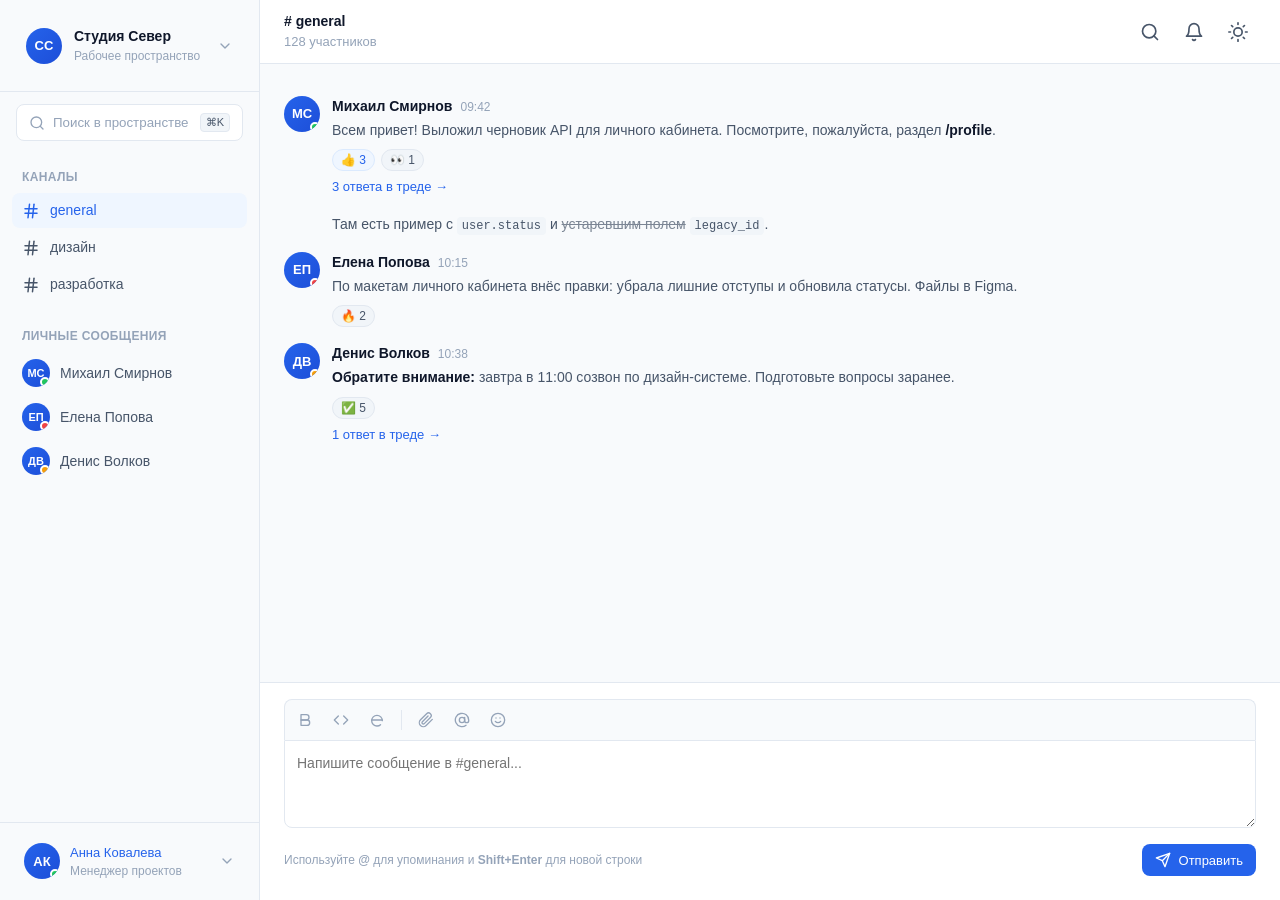
==== channel.html @ c83ef5a9 "Add files via upload" ====
<!DOCTYPE html>
<html lang="ru" data-theme="light">
<head>
  <meta charset="UTF-8">
  <meta name="viewport" content="width=device-width, initial-scale=1.0">
  <title>#general — Контур</title>
  <link rel="stylesheet" href="styles.css">
</head>
<body>
  <div class="page">
    <div class="app-layout">
      <aside class="sidebar" id="sidebar">
        <div class="sidebar-header">
          <div class="workspace-selector">
            <div class="avatar avatar-36" data-initials="СС"></div>
            <div class="workspace-info">
              <div class="workspace-name">Студия Север</div>
              <div class="workspace-type">Рабочее пространство</div>
            </div>
            <svg width="16" height="16" viewBox="0 0 24 24" fill="none" stroke="currentColor" stroke-width="2" stroke-linecap="round" stroke-linejoin="round" style="color:var(--text-muted)"><polyline points="6 9 12 15 18 9"/></svg>
          </div>
        </div>

        <div class="sidebar-search">
          <button class="search-button" onclick="window.location.href='search.html'">
            <span class="search-button-left">
              <svg width="16" height="16" viewBox="0 0 24 24" fill="none" stroke="currentColor" stroke-width="2" stroke-linecap="round" stroke-linejoin="round"><circle cx="11" cy="11" r="8"/><path d="M21 21l-4.35-4.35"/></svg>
              Поиск в пространстве
            </span>
            <span class="search-kbd">⌘K</span>
          </button>
        </div>

        <nav class="sidebar-section">
          <div class="sidebar-section-title">
            <span>Каналы</span>
            <button class="icon-btn btn-sm" data-tooltip="Создать канал" style="width:20px;height:20px;color:var(--text-muted)"><svg width="14" height="14" viewBox="0 0 24 24" fill="none" stroke="currentColor" stroke-width="2" stroke-linecap="round" stroke-linejoin="round"><line x1="12" y1="5" x2="12" y2="19"/><line x1="5" y1="12" x2="19" y2="12"/></svg></button>
          </div>
          <a href="channel.html" class="sidebar-item active">
            <span class="sidebar-item-icon"><svg width="18" height="18" viewBox="0 0 24 24" fill="none" stroke="currentColor" stroke-width="2" stroke-linecap="round" stroke-linejoin="round"><line x1="4" y1="9" x2="20" y2="9"/><line x1="4" y1="15" x2="20" y2="15"/><line x1="10" y1="3" x2="8" y2="21"/><line x1="16" y1="3" x2="14" y2="21"/></svg></span>
            <span class="sidebar-item-text">general</span>
          </a>
          <a href="channel.html" class="sidebar-item">
            <span class="sidebar-item-icon"><svg width="18" height="18" viewBox="0 0 24 24" fill="none" stroke="currentColor" stroke-width="2" stroke-linecap="round" stroke-linejoin="round"><line x1="4" y1="9" x2="20" y2="9"/><line x1="4" y1="15" x2="20" y2="15"/><line x1="10" y1="3" x2="8" y2="21"/><line x1="16" y1="3" x2="14" y2="21"/></svg></span>
            <span class="sidebar-item-text">дизайн</span>
          </a>
          <a href="channel.html" class="sidebar-item">
            <span class="sidebar-item-icon"><svg width="18" height="18" viewBox="0 0 24 24" fill="none" stroke="currentColor" stroke-width="2" stroke-linecap="round" stroke-linejoin="round"><line x1="4" y1="9" x2="20" y2="9"/><line x1="4" y1="15" x2="20" y2="15"/><line x1="10" y1="3" x2="8" y2="21"/><line x1="16" y1="3" x2="14" y2="21"/></svg></span>
            <span class="sidebar-item-text">разработка</span>
          </a>
        </nav>

        <nav class="sidebar-section">
          <div class="sidebar-section-title">
            <span>Личные сообщения</span>
            <button class="icon-btn btn-sm" data-tooltip="Новое сообщение" style="width:20px;height:20px;color:var(--text-muted)"><svg width="14" height="14" viewBox="0 0 24 24" fill="none" stroke="currentColor" stroke-width="2" stroke-linecap="round" stroke-linejoin="round"><line x1="12" y1="5" x2="12" y2="19"/><line x1="5" y1="12" x2="19" y2="12"/></svg></button>
          </div>
          <a href="dm.html" class="sidebar-item">
            <span class="sidebar-item-icon">
              <div class="avatar avatar-28" data-initials="МС"><span class="status status-online"></span></div>
            </span>
            <span class="sidebar-item-text">Михаил Смирнов</span>
          </a>
          <a href="dm.html" class="sidebar-item">
            <span class="sidebar-item-icon">
              <div class="avatar avatar-28" data-initials="ЕП"><span class="status status-dnd"></span></div>
            </span>
            <span class="sidebar-item-text">Елена Попова</span>
          </a>
          <a href="dm.html" class="sidebar-item">
            <span class="sidebar-item-icon">
              <div class="avatar avatar-28" data-initials="ДВ"><span class="status status-away"></span></div>
            </span>
            <span class="sidebar-item-text">Денис Волков</span>
          </a>
        </nav>

        <div class="sidebar-footer">
          <a href="profile-edit.html" class="user-mini">
            <div class="avatar avatar-36" data-initials="АК"><span class="status status-online"></span></div>
            <div class="user-mini-info">
              <div class="user-mini-name">Анна Ковалева</div>
              <div class="user-mini-status">Менеджер проектов</div>
            </div>
            <svg width="16" height="16" viewBox="0 0 24 24" fill="none" stroke="currentColor" stroke-width="2" stroke-linecap="round" stroke-linejoin="round" style="color:var(--text-muted)"><polyline points="6 9 12 15 18 9"/></svg>
          </a>
        </div>
      </aside>

      <main class="main">
        <div class="top-header">
          <div class="flex items-center gap-3">
            <button class="icon-btn mobile-menu-btn" id="mobileMenuBtn" aria-label="Открыть меню">
              <svg width="20" height="20" viewBox="0 0 24 24" fill="none" stroke="currentColor" stroke-width="2" stroke-linecap="round" stroke-linejoin="round"><line x1="3" y1="12" x2="21" y2="12"/><line x1="3" y1="6" x2="21" y2="6"/><line x1="3" y1="18" x2="21" y2="18"/></svg>
            </button>
            <div>
              <div class="font-semibold"># general</div>
              <div class="text-sm text-muted">128 участников</div>
            </div>
          </div>
          <div class="header-actions">
            <a href="search.html" class="icon-btn" data-tooltip="Поиск"><svg width="20" height="20" viewBox="0 0 24 24" fill="none" stroke="currentColor" stroke-width="2" stroke-linecap="round" stroke-linejoin="round"><circle cx="11" cy="11" r="8"/><path d="M21 21l-4.35-4.35"/></svg></a>
            <a href="notifications.html" class="icon-btn" data-tooltip="Уведомления"><svg width="20" height="20" viewBox="0 0 24 24" fill="none" stroke="currentColor" stroke-width="2" stroke-linecap="round" stroke-linejoin="round"><path d="M18 8A6 6 0 0 0 6 8c0 7-3 9-3 9h18s-3-2-3-9"/><path d="M13.73 21a2 2 0 0 1-3.46 0"/></svg></a>
            <button class="icon-btn" id="themeToggle" data-tooltip="Тема"><svg width="20" height="20" viewBox="0 0 24 24" fill="none" stroke="currentColor" stroke-width="2" stroke-linecap="round" stroke-linejoin="round" class="theme-icon-sun"><circle cx="12" cy="12" r="5"/><path d="M12 1v2M12 21v2M4.22 4.22l1.42 1.42M18.36 18.36l1.42 1.42M1 12h2M21 12h2M4.22 19.78l1.42-1.42M18.36 5.64l1.42-1.42"/></svg><svg width="20" height="20" viewBox="0 0 24 24" fill="none" stroke="currentColor" stroke-width="2" stroke-linecap="round" stroke-linejoin="round" class="theme-icon-moon" style="display:none"><path d="M21 12.79A9 9 0 1 1 11.21 3 7 7 0 0 0 21 12.79z"/></svg></button>
          </div>
        </div>

        <div class="message-feed" id="messageFeed">
          <div class="message-group">
            <div class="message-avatar-col">
              <div class="avatar avatar-36" data-initials="МС"><span class="status status-online"></span></div>
            </div>
            <div class="message-content">
              <div class="message-header">
                <span class="message-author">Михаил Смирнов</span>
                <span class="message-time">09:42</span>
              </div>
              <div class="message-text">Всем привет! Выложил черновик API для личного кабинета. Посмотрите, пожалуйста, раздел <strong>/profile</strong>.</div>
              <div class="message-reactions">
                <button class="reaction active">👍 3</button>
                <button class="reaction">👀 1</button>
              </div>
              <div class="thread-info">3 ответа в треде →</div>
            </div>
            <div class="message-actions">
              <button class="icon-btn" data-tooltip="Ответить"><svg width="16" height="16" viewBox="0 0 24 24" fill="none" stroke="currentColor" stroke-width="2" stroke-linecap="round" stroke-linejoin="round"><polyline points="9 17 4 12 9 7"/><path d="M20 18v-2a4 4 0 0 0-4-4H4"/></svg></button>
              <button class="icon-btn" data-tooltip="Добавить реакцию"><svg width="16" height="16" viewBox="0 0 24 24" fill="none" stroke="currentColor" stroke-width="2" stroke-linecap="round" stroke-linejoin="round"><circle cx="12" cy="12" r="10"/><path d="M8 14s1.5 2 4 2 4-2 4-2"/><line x1="9" y1="9" x2="9.01" y2="9"/><line x1="15" y1="9" x2="15.01" y2="9"/></svg></button>
              <button class="icon-btn" data-tooltip="Ещё"><svg width="16" height="16" viewBox="0 0 24 24" fill="none" stroke="currentColor" stroke-width="2" stroke-linecap="round" stroke-linejoin="round"><circle cx="12" cy="12" r="1"/><circle cx="19" cy="12" r="1"/><circle cx="5" cy="12" r="1"/></svg></button>
            </div>
          </div>

          <div class="message-group" style="padding-left:48px">
            <div class="message-content">
              <div class="message-text">Там есть пример с <code>user.status</code> и <del>устаревшим полем</del> <code>legacy_id</code>.</div>
            </div>
            <div class="message-actions">
              <button class="icon-btn" data-tooltip="Ответить"><svg width="16" height="16" viewBox="0 0 24 24" fill="none" stroke="currentColor" stroke-width="2" stroke-linecap="round" stroke-linejoin="round"><polyline points="9 17 4 12 9 7"/><path d="M20 18v-2a4 4 0 0 0-4-4H4"/></svg></button>
              <button class="icon-btn" data-tooltip="Добавить реакцию"><svg width="16" height="16" viewBox="0 0 24 24" fill="none" stroke="currentColor" stroke-width="2" stroke-linecap="round" stroke-linejoin="round"><circle cx="12" cy="12" r="10"/><path d="M8 14s1.5 2 4 2 4-2 4-2"/><line x1="9" y1="9" x2="9.01" y2="9"/><line x1="15" y1="9" x2="15.01" y2="9"/></svg></button>
              <button class="icon-btn" data-tooltip="Ещё"><svg width="16" height="16" viewBox="0 0 24 24" fill="none" stroke="currentColor" stroke-width="2" stroke-linecap="round" stroke-linejoin="round"><circle cx="12" cy="12" r="1"/><circle cx="19" cy="12" r="1"/><circle cx="5" cy="12" r="1"/></svg></button>
            </div>
          </div>

          <div class="message-group">
            <div class="message-avatar-col">
              <div class="avatar avatar-36" data-initials="ЕП"><span class="status status-dnd"></span></div>
            </div>
            <div class="message-content">
              <div class="message-header">
                <span class="message-author">Елена Попова</span>
                <span class="message-time">10:15</span>
              </div>
              <div class="message-text">По макетам личного кабинета внёс правки: убрала лишние отступы и обновила статусы. Файлы в Figma.</div>
              <div class="message-reactions">
                <button class="reaction">🔥 2</button>
              </div>
            </div>
            <div class="message-actions">
              <button class="icon-btn" data-tooltip="Ответить"><svg width="16" height="16" viewBox="0 0 24 24" fill="none" stroke="currentColor" stroke-width="2" stroke-linecap="round" stroke-linejoin="round"><polyline points="9 17 4 12 9 7"/><path d="M20 18v-2a4 4 0 0 0-4-4H4"/></svg></button>
              <button class="icon-btn" data-tooltip="Добавить реакцию"><svg width="16" height="16" viewBox="0 0 24 24" fill="none" stroke="currentColor" stroke-width="2" stroke-linecap="round" stroke-linejoin="round"><circle cx="12" cy="12" r="10"/><path d="M8 14s1.5 2 4 2 4-2 4-2"/><line x1="9" y1="9" x2="9.01" y2="9"/><line x1="15" y1="9" x2="15.01" y2="9"/></svg></button>
              <button class="icon-btn" data-tooltip="Ещё"><svg width="16" height="16" viewBox="0 0 24 24" fill="none" stroke="currentColor" stroke-width="2" stroke-linecap="round" stroke-linejoin="round"><circle cx="12" cy="12" r="1"/><circle cx="19" cy="12" r="1"/><circle cx="5" cy="12" r="1"/></svg></button>
            </div>
          </div>

          <div class="message-group">
            <div class="message-avatar-col">
              <div class="avatar avatar-36" data-initials="ДВ"><span class="status status-away"></span></div>
            </div>
            <div class="message-content">
              <div class="message-header">
                <span class="message-author">Денис Волков</span>
                <span class="message-time">10:38</span>
              </div>
              <div class="message-text"><strong>Обратите внимание:</strong> завтра в 11:00 созвон по дизайн-системе. Подготовьте вопросы заранее.</div>
              <div class="message-reactions">
                <button class="reaction">✅ 5</button>
              </div>
              <div class="thread-info">1 ответ в треде →</div>
            </div>
            <div class="message-actions">
              <button class="icon-btn" data-tooltip="Ответить"><svg width="16" height="16" viewBox="0 0 24 24" fill="none" stroke="currentColor" stroke-width="2" stroke-linecap="round" stroke-linejoin="round"><polyline points="9 17 4 12 9 7"/><path d="M20 18v-2a4 4 0 0 0-4-4H4"/></svg></button>
              <button class="icon-btn" data-tooltip="Добавить реакцию"><svg width="16" height="16" viewBox="0 0 24 24" fill="none" stroke="currentColor" stroke-width="2" stroke-linecap="round" stroke-linejoin="round"><circle cx="12" cy="12" r="10"/><path d="M8 14s1.5 2 4 2 4-2 4-2"/><line x1="9" y1="9" x2="9.01" y2="9"/><line x1="15" y1="9" x2="15.01" y2="9"/></svg></button>
              <button class="icon-btn" data-tooltip="Ещё"><svg width="16" height="16" viewBox="0 0 24 24" fill="none" stroke="currentColor" stroke-width="2" stroke-linecap="round" stroke-linejoin="round"><circle cx="12" cy="12" r="1"/><circle cx="19" cy="12" r="1"/><circle cx="5" cy="12" r="1"/></svg></button>
            </div>
          </div>
        </div>

        <div class="composer">
          <div class="composer-toolbar">
            <button class="icon-btn" data-tooltip="Жирный"><svg width="16" height="16" viewBox="0 0 24 24" fill="none" stroke="currentColor" stroke-width="2" stroke-linecap="round" stroke-linejoin="round"><path d="M6 4h8a4 4 0 0 1 4 4 4 4 0 0 1-4 4H6z"/><path d="M6 12h9a4 4 0 0 1 4 4 4 4 0 0 1-4 4H6z"/></svg></button>
            <button class="icon-btn" data-tooltip="Код"><svg width="16" height="16" viewBox="0 0 24 24" fill="none" stroke="currentColor" stroke-width="2" stroke-linecap="round" stroke-linejoin="round"><polyline points="16 18 22 12 16 6"/><polyline points="8 6 2 12 8 18"/></svg></button>
            <button class="icon-btn" data-tooltip="Зачеркнуть"><svg width="16" height="16" viewBox="0 0 24 24" fill="none" stroke="currentColor" stroke-width="2" stroke-linecap="round" stroke-linejoin="round"><path d="M17.3 19c-1.4 1.4-3.3 2-5.3 2-4.4 0-8-3.6-8-8s3.6-8 8-8 8 3.6 8 8"/><line x1="4" y1="12" x2="20" y2="12"/></svg></button>
            <div style="width:1px;height:20px;background:var(--border-color);margin:0 4px"></div>
            <button class="icon-btn" data-tooltip="Вложение"><svg width="16" height="16" viewBox="0 0 24 24" fill="none" stroke="currentColor" stroke-width="2" stroke-linecap="round" stroke-linejoin="round"><path d="M21.44 11.05l-9.19 9.19a6 6 0 0 1-8.49-8.49l9.19-9.19a4 4 0 0 1 5.66 5.66l-9.2 9.19a2 2 0 0 1-2.83-2.83l8.49-8.48"/></svg></button>
            <button class="icon-btn" data-tooltip="Упомянуть"><svg width="16" height="16" viewBox="0 0 24 24" fill="none" stroke="currentColor" stroke-width="2" stroke-linecap="round" stroke-linejoin="round"><circle cx="12" cy="12" r="4"/><path d="M16 8v5a3 3 0 0 0 6 0v-1a10 10 0 1 0-3.92 7.94"/></svg></button>
            <button class="icon-btn" data-tooltip="Эмодзи"><svg width="16" height="16" viewBox="0 0 24 24" fill="none" stroke="currentColor" stroke-width="2" stroke-linecap="round" stroke-linejoin="round"><circle cx="12" cy="12" r="10"/><path d="M8 14s1.5 2 4 2 4-2 4-2"/><line x1="9" y1="9" x2="9.01" y2="9"/><line x1="15" y1="9" x2="15.01" y2="9"/></svg></button>
          </div>
          <div class="composer-input-area">
            <textarea class="composer-textarea" id="composerTextarea" placeholder="Напишите сообщение в #general..."></textarea>
            <div class="mention-autocomplete" id="mentionAutocomplete" style="display:none">
              <div class="mention-item active"><div class="avatar avatar-28" data-initials="АК"></div><div><div class="font-medium">Анна Ковалева</div><div class="text-sm text-muted">Вы</div></div></div>
              <div class="mention-item"><div class="avatar avatar-28" data-initials="МС"></div><div><div class="font-medium">Михаил Смирнов</div><div class="text-sm text-muted">Разработчик</div></div></div>
              <div class="mention-item"><div class="avatar avatar-28" data-initials="ЕП"></div><div><div class="font-medium">Елена Попова</div><div class="text-sm text-muted">Дизайнер</div></div></div>
              <div class="mention-item"><div class="avatar avatar-28" data-initials="ДВ"></div><div><div class="font-medium">Денис Волков</div><div class="text-sm text-muted">Аналитик</div></div></div>
            </div>
          </div>
          <div class="composer-footer">
            <span class="composer-hint">Используйте <strong>@</strong> для упоминания и <strong>Shift+Enter</strong> для новой строки</span>
            <button class="btn btn-primary btn-sm" id="sendBtn">
              <svg width="16" height="16" viewBox="0 0 24 24" fill="none" stroke="currentColor" stroke-width="2" stroke-linecap="round" stroke-linejoin="round"><line x1="22" y1="2" x2="11" y2="13"/><polygon points="22 2 15 22 11 13 2 9 22 2"/></svg>
              Отправить
            </button>
          </div>
        </div>
      </main>
    </div>
  </div>

  <div class="sidebar-overlay" id="sidebarOverlay"></div>

  <script>
    const themeToggle = document.getElementById('themeToggle');
    const html = document.documentElement;
    const sunIcon = themeToggle.querySelector('.theme-icon-sun');
    const moonIcon = themeToggle.querySelector('.theme-icon-moon');

    function updateThemeIcon() {
      const isDark = html.getAttribute('data-theme') === 'dark';
      sunIcon.style.display = isDark ? 'none' : 'block';
      moonIcon.style.display = isDark ? 'block' : 'none';
    }

    themeToggle.addEventListener('click', () => {
      const current = html.getAttribute('data-theme');
      const next = current === 'dark' ? 'light' : 'dark';
      html.setAttribute('data-theme', next);
      localStorage.setItem('kontur-theme', next);
      updateThemeIcon();
    });

    const savedTheme = localStorage.getItem('kontur-theme');
    if (savedTheme) html.setAttribute('data-theme', savedTheme);
    updateThemeIcon();

    const mobileMenuBtn = document.getElementById('mobileMenuBtn');
    const sidebar = document.getElementById('sidebar');
    const sidebarOverlay = document.getElementById('sidebarOverlay');

    function toggleSidebar() {
      sidebar.classList.toggle('open');
      sidebarOverlay.classList.toggle('open');
    }

    mobileMenuBtn.addEventListener('click', toggleSidebar);
    sidebarOverlay.addEventListener('click', toggleSidebar);

    const textarea = document.getElementById('composerTextarea');
    const autocomplete = document.getElementById('mentionAutocomplete');

    textarea.addEventListener('input', () => {
      const value = textarea.value;
      const lastChar = value[value.length - 1];
      const words = value.split(/\s+/);
      const lastWord = words[words.length - 1];
      autocomplete.style.display = lastWord.startsWith('@') && lastWord.length > 0 ? 'block' : 'none';
    });

    textarea.addEventListener('keydown', (e) => {
      if (e.key === 'Enter' && !e.shiftKey) {
        e.preventDefault();
        document.getElementById('sendBtn').click();
      }
    });

    document.getElementById('sendBtn').addEventListener('click', () => {
      if (!textarea.value.trim()) return;
      textarea.value = '';
      autocomplete.style.display = 'none';
    });

    const mentionItems = document.querySelectorAll('.mention-item');
    mentionItems.forEach(item => {
      item.addEventListener('click', () => {
        const words = textarea.value.split(/\s+/);
        words.pop();
        words.push('@' + item.querySelector('.font-medium').textContent.split(' ')[0]);
        textarea.value = words.join(' ') + ' ';
        autocomplete.style.display = 'none';
        textarea.focus();
      });
    });
  </script>
</body>
</html>
---- styles.css ----
:root {
  --font-sans: -apple-system, BlinkMacSystemFont, "Segoe UI", Roboto, "Helvetica Neue", Arial, sans-serif;
  --font-mono: "SFMono-Regular", Consolas, "Liberation Mono", Menlo, Courier, monospace;

  --radius-sm: 6px;
  --radius-md: 8px;
  --radius-lg: 12px;
  --radius-xl: 16px;
  --radius-full: 9999px;

  --header-height: 64px;
  --sidebar-width: 260px;
  --settings-sidebar-width: 220px;

  --transition-fast: 150ms ease;
  --transition-base: 200ms ease;
}

[data-theme="light"] {
  --bg-primary: #ffffff;
  --bg-secondary: #f8fafc;
  --bg-tertiary: #f1f5f9;
  --bg-card: #ffffff;
  --bg-sidebar: #f8fafc;
  --bg-hover: #f1f5f9;
  --bg-active: #e2e8f0;
  --bg-overlay: rgba(15, 23, 42, 0.5);

  --text-primary: #0f172a;
  --text-secondary: #475569;
  --text-muted: #94a3b8;
  --text-inverse: #ffffff;

  --border-color: #e2e8f0;
  --border-strong: #cbd5e1;
  --border-light: #f1f5f9;

  --accent: #2563eb;
  --accent-hover: #1d4ed8;
  --accent-light: #dbeafe;
  --accent-soft: #eff6ff;

  --danger: #dc2626;
  --danger-hover: #b91c1c;
  --danger-bg: #fef2f2;
  --danger-soft: #fee2e2;

  --success: #16a34a;
  --success-bg: #f0fdf4;
  --warning: #d97706;
  --warning-bg: #fffbeb;

  --shadow-sm: 0 1px 2px 0 rgba(0, 0, 0, 0.05);
  --shadow-md: 0 4px 6px -1px rgba(0, 0, 0, 0.08), 0 2px 4px -2px rgba(0, 0, 0, 0.04);
  --shadow-lg: 0 10px 15px -3px rgba(0, 0, 0, 0.1), 0 4px 6px -4px rgba(0, 0, 0, 0.05);
}

[data-theme="dark"] {
  --bg-primary: #0f172a;
  --bg-secondary: #1e293b;
  --bg-tertiary: #334155;
  --bg-card: #1e293b;
  --bg-sidebar: #0f172a;
  --bg-hover: #334155;
  --bg-active: #475569;
  --bg-overlay: rgba(0, 0, 0, 0.6);

  --text-primary: #f8fafc;
  --text-secondary: #94a3b8;
  --text-muted: #64748b;
  --text-inverse: #0f172a;

  --border-color: #334155;
  --border-strong: #475569;
  --border-light: #1e293b;

  --accent: #3b82f6;
  --accent-hover: #60a5fa;
  --accent-light: #1e3a8a;
  --accent-soft: #172554;

  --danger: #f87171;
  --danger-hover: #ef4444;
  --danger-bg: #450a0a;
  --danger-soft: #7f1d1d;

  --success: #4ade80;
  --success-bg: #064e3b;
  --warning: #fbbf24;
  --warning-bg: #451a03;

  --shadow-sm: 0 1px 2px 0 rgba(0, 0, 0, 0.3);
  --shadow-md: 0 4px 6px -1px rgba(0, 0, 0, 0.4), 0 2px 4px -2px rgba(0, 0, 0, 0.2);
  --shadow-lg: 0 10px 15px -3px rgba(0, 0, 0, 0.5), 0 4px 6px -4px rgba(0, 0, 0, 0.3);
}

/* --- 2. Reset & Base --- */
*, *::before, *::after {
  box-sizing: border-box;
}

html, body {
  margin: 0;
  padding: 0;
  height: 100%;
}

body {
  font-family: var(--font-sans);
  font-size: 14px;
  line-height: 1.5;
  color: var(--text-primary);
  background-color: var(--bg-secondary);
  transition: background-color var(--transition-base), color var(--transition-base);
  -webkit-font-smoothing: antialiased;
}

a {
  color: var(--accent);
  text-decoration: none;
}

a:hover {
  text-decoration: underline;
}

button {
  font-family: inherit;
}

/* --- 3. Layout Helpers --- */
.page {
  min-height: 100vh;
  display: flex;
  flex-direction: column;
  background-color: var(--bg-secondary);
}

.app-layout {
  display: flex;
  flex: 1;
  min-height: 0;
}

.main {
  flex: 1;
  min-width: 0;
  display: flex;
  flex-direction: column;
  overflow: hidden;
}

.container {
  width: 100%;
  max-width: 1200px;
  margin: 0 auto;
  padding: 0 24px;
}

.flex {
  display: flex;
}

.flex-col {
  flex-direction: column;
}

.items-center {
  align-items: center;
}

.justify-center {
  justify-content: center;
}

.gap-2 { gap: 8px; }
.gap-3 { gap: 12px; }
.gap-4 { gap: 16px; }
.gap-6 { gap: 24px; }

.mt-1 { margin-top: 4px; }
.mt-2 { margin-top: 8px; }
.mt-3 { margin-top: 12px; }
.mt-4 { margin-top: 16px; }
.mt-6 { margin-top: 24px; }

.mb-1 { margin-bottom: 4px; }
.mb-2 { margin-bottom: 8px; }
.mb-3 { margin-bottom: 12px; }
.mb-4 { margin-bottom: 16px; }

.text-sm { font-size: 13px; }
.text-base { font-size: 14px; }
.text-lg { font-size: 16px; }
.text-xl { font-size: 20px; }
.text-2xl { font-size: 24px; }

.font-medium { font-weight: 500; }
.font-semibold { font-weight: 600; }
.font-bold { font-weight: 700; }

.text-primary { color: var(--text-primary); }
.text-secondary { color: var(--text-secondary); }
.text-muted { color: var(--text-muted); }
.text-accent { color: var(--accent); }
.text-danger { color: var(--danger); }

.truncate {
  overflow: hidden;
  text-overflow: ellipsis;
  white-space: nowrap;
}

/* --- 4. UI Kit Components --- */

/* Avatars */
.avatar {
  position: relative;
  display: inline-flex;
  align-items: center;
  justify-content: center;
  flex-shrink: 0;
  border-radius: var(--radius-full);
  background: linear-gradient(135deg, var(--accent), var(--accent-hover));
  color: var(--text-inverse);
  font-weight: 600;
  overflow: hidden;
}

.avatar::before {
  content: attr(data-initials);
}

.avatar img {
  width: 100%;
  height: 100%;
  object-fit: cover;
  position: absolute;
  inset: 0;
}

.avatar-28 { width: 28px; height: 28px; font-size: 11px; }
.avatar-36 { width: 36px; height: 36px; font-size: 13px; }
.avatar-48 { width: 48px; height: 48px; font-size: 16px; }
.avatar-80 { width: 80px; height: 80px; font-size: 28px; }

/* Status indicators */
.status {
  position: absolute;
  bottom: 0;
  right: 0;
  width: 10px;
  height: 10px;
  border-radius: 50%;
  border: 2px solid var(--bg-card);
  background-color: var(--text-muted);
}

.status-online { background-color: #22c55e; }
.status-dnd { background-color: #ef4444; }
.status-away { background-color: #f59e0b; }
.status-invisible { background-color: var(--border-strong); }

.status-invisible::after {
  content: "";
  position: absolute;
  top: 50%;
  left: 50%;
  transform: translate(-50%, -50%);
  width: 4px;
  height: 4px;
  border-radius: 50%;
  background-color: var(--bg-card);
}

.avatar-80 .status {
  width: 18px;
  height: 18px;
  border-width: 3px;
}

.avatar-80 .status-invisible::after {
  width: 6px;
  height: 6px;
}

/* Buttons */
.btn {
  display: inline-flex;
  align-items: center;
  justify-content: center;
  gap: 8px;
  height: 40px;
  padding: 0 16px;
  border-radius: var(--radius-md);
  border: 1px solid transparent;
  font-size: 14px;
  font-weight: 500;
  cursor: pointer;
  background: transparent;
  color: var(--text-primary);
  transition: all var(--transition-fast);
  white-space: nowrap;
}

.btn:hover {
  text-decoration: none;
}

.btn-primary {
  background-color: var(--accent);
  color: #ffffff;
}

.btn-primary:hover {
  background-color: var(--accent-hover);
}

.btn-secondary {
  background-color: var(--bg-tertiary);
  border-color: var(--border-color);
  color: var(--text-primary);
}

.btn-secondary:hover {
  background-color: var(--bg-hover);
}

.btn-ghost {
  background-color: transparent;
  color: var(--text-secondary);
}

.btn-ghost:hover {
  background-color: var(--bg-hover);
  color: var(--text-primary);
}

.btn-danger {
  background-color: var(--danger-bg);
  color: var(--danger);
  border-color: var(--danger-soft);
}

.btn-danger:hover {
  background-color: var(--danger-soft);
}

.btn-sm {
  height: 32px;
  padding: 0 12px;
  font-size: 13px;
}

.btn-icon {
  width: 36px;
  height: 36px;
  padding: 0;
  border-radius: var(--radius-md);
}

/* Inputs */
.input {
  width: 100%;
  height: 40px;
  padding: 0 12px;
  border-radius: var(--radius-md);
  border: 1px solid var(--border-color);
  background-color: var(--bg-primary);
  color: var(--text-primary);
  font-size: 14px;
  outline: none;
  transition: border-color var(--transition-fast), box-shadow var(--transition-fast);
}

.input::placeholder {
  color: var(--text-muted);
}

.input:focus {
  border-color: var(--accent);
  box-shadow: 0 0 0 3px var(--accent-light);
}

.input-error {
  border-color: var(--danger);
}

.input-error:focus {
  border-color: var(--danger);
  box-shadow: 0 0 0 3px var(--danger-soft);
}

.input-wrapper {
  position: relative;
}

.input-icon {
  position: absolute;
  left: 12px;
  top: 50%;
  transform: translateY(-50%);
  color: var(--text-muted);
  pointer-events: none;
}

.input-with-icon {
  padding-left: 40px;
}

.input-suffix {
  position: absolute;
  right: 8px;
  top: 50%;
  transform: translateY(-50%);
}

.error-text {
  color: var(--danger);
  font-size: 13px;
  margin-top: 6px;
}

/* Tooltips */
[data-tooltip] {
  position: relative;
}

[data-tooltip]::after {
  content: attr(data-tooltip);
  position: absolute;
  bottom: 100%;
  left: 50%;
  transform: translateX(-50%) translateY(-6px);
  padding: 6px 10px;
  background-color: var(--text-primary);
  color: var(--bg-primary);
  font-size: 12px;
  border-radius: var(--radius-md);
  white-space: nowrap;
  opacity: 0;
  visibility: hidden;
  transition: opacity var(--transition-fast), visibility var(--transition-fast);
  z-index: 1000;
}

[data-tooltip]:hover::after {
  opacity: 1;
  visibility: visible;
}

/* Badges */
.badge {
  display: inline-flex;
  align-items: center;
  justify-content: center;
  min-width: 18px;
  height: 18px;
  padding: 0 5px;
  border-radius: var(--radius-full);
  background-color: var(--danger);
  color: #ffffff;
  font-size: 11px;
  font-weight: 600;
}

.badge-accent {
  background-color: var(--accent);
}

.badge-muted {
  background-color: var(--bg-tertiary);
  color: var(--text-secondary);
}

/* Toggles */
.toggle {
  position: relative;
  display: inline-flex;
  align-items: center;
  cursor: pointer;
  gap: 10px;
}

.toggle input {
  position: absolute;
  opacity: 0;
  width: 0;
  height: 0;
}

.toggle-slider {
  position: relative;
  width: 40px;
  height: 22px;
  background-color: var(--bg-tertiary);
  border-radius: var(--radius-full);
  border: 1px solid var(--border-color);
  transition: background-color var(--transition-fast);
}

.toggle-slider::after {
  content: "";
  position: absolute;
  top: 1px;
  left: 1px;
  width: 18px;
  height: 18px;
  border-radius: 50%;
  background-color: var(--bg-primary);
  box-shadow: var(--shadow-sm);
  transition: transform var(--transition-fast);
}

.toggle input:checked + .toggle-slider {
  background-color: var(--accent);
  border-color: var(--accent);
}

.toggle input:checked + .toggle-slider::after {
  transform: translateX(18px);
}

/* Cards */
.card {
  background-color: var(--bg-card);
  border: 1px solid var(--border-color);
  border-radius: var(--radius-lg);
  box-shadow: var(--shadow-sm);
}

/* --- 5. Page-specific Components --- */

/* Auth pages */
.auth-page {
  align-items: center;
  justify-content: center;
  padding: 24px;
}

.auth-card {
  width: 100%;
  max-width: 400px;
  padding: 32px;
}

.auth-logo {
  display: flex;
  align-items: center;
  justify-content: center;
  gap: 10px;
  margin-bottom: 24px;
  font-size: 22px;
  font-weight: 700;
  color: var(--text-primary);
}

.auth-title {
  font-size: 22px;
  font-weight: 700;
  text-align: center;
  margin-bottom: 8px;
}

.auth-subtitle {
  text-align: center;
  color: var(--text-secondary);
  margin-bottom: 24px;
}

.form-group {
  margin-bottom: 16px;
}

.form-label {
  display: block;
  font-size: 13px;
  font-weight: 500;
  color: var(--text-secondary);
  margin-bottom: 6px;
}

.password-toggle {
  background: none;
  border: none;
  padding: 4px;
  cursor: pointer;
  color: var(--text-muted);
  display: flex;
  align-items: center;
  justify-content: center;
  border-radius: var(--radius-sm);
}

.password-toggle:hover {
  color: var(--text-primary);
  background-color: var(--bg-hover);
}

.password-strength {
  display: flex;
  gap: 6px;
  margin-top: 10px;
}

.password-strength-segment {
  flex: 1;
  height: 4px;
  border-radius: 2px;
  background-color: var(--border-color);
  transition: background-color var(--transition-fast);
}

.password-strength-segment.weak { background-color: var(--danger); }
.password-strength-segment.fair { background-color: var(--warning); }
.password-strength-segment.good { background-color: #3b82f6; }
.password-strength-segment.strong { background-color: var(--success); }

/* Sidebar */
.sidebar {
  width: var(--sidebar-width);
  background-color: var(--bg-sidebar);
  border-right: 1px solid var(--border-color);
  display: flex;
  flex-direction: column;
  flex-shrink: 0;
}

.sidebar-header {
  padding: 16px;
  border-bottom: 1px solid var(--border-color);
}

.workspace-selector {
  display: flex;
  align-items: center;
  gap: 12px;
  padding: 10px;
  border-radius: var(--radius-md);
  cursor: pointer;
  transition: background-color var(--transition-fast);
}

.workspace-selector:hover {
  background-color: var(--bg-hover);
}

.workspace-info {
  flex: 1;
  min-width: 0;
}

.workspace-name {
  font-weight: 600;
  font-size: 14px;
}

.workspace-type {
  font-size: 12px;
  color: var(--text-muted);
}

.sidebar-search {
  padding: 12px 16px;
}

.search-button {
  width: 100%;
  display: flex;
  align-items: center;
  justify-content: space-between;
  padding: 8px 12px;
  border-radius: var(--radius-md);
  border: 1px solid var(--border-color);
  background-color: var(--bg-primary);
  color: var(--text-muted);
  cursor: pointer;
  transition: all var(--transition-fast);
}

.search-button:hover {
  border-color: var(--border-strong);
  color: var(--text-primary);
}

.search-button-left {
  display: flex;
  align-items: center;
  gap: 8px;
}

.search-kbd {
  font-size: 11px;
  padding: 2px 5px;
  border-radius: 4px;
  background-color: var(--bg-tertiary);
  color: var(--text-secondary);
  border: 1px solid var(--border-color);
}

.sidebar-section {
  padding: 8px 12px;
}

.sidebar-section-title {
  display: flex;
  align-items: center;
  justify-content: space-between;
  padding: 6px 10px;
  font-size: 12px;
  font-weight: 600;
  color: var(--text-muted);
  text-transform: uppercase;
  letter-spacing: 0.03em;
}

.sidebar-item {
  display: flex;
  align-items: center;
  gap: 10px;
  padding: 7px 10px;
  border-radius: var(--radius-md);
  color: var(--text-secondary);
  cursor: pointer;
  transition: all var(--transition-fast);
  margin-bottom: 2px;
}

.sidebar-item:hover {
  background-color: var(--bg-hover);
  color: var(--text-primary);
}

.sidebar-item.active {
  background-color: var(--accent-soft);
  color: var(--accent);
}

.sidebar-item-icon {
  display: flex;
  align-items: center;
  justify-content: center;
  flex-shrink: 0;
}

.sidebar-item-text {
  flex: 1;
  min-width: 0;
  overflow: hidden;
  text-overflow: ellipsis;
  white-space: nowrap;
}

.sidebar-item-meta {
  display: flex;
  align-items: center;
  gap: 8px;
}

.sidebar-footer {
  margin-top: auto;
  padding: 12px 16px;
  border-top: 1px solid var(--border-color);
}

.user-mini {
  display: flex;
  align-items: center;
  gap: 10px;
  padding: 8px;
  border-radius: var(--radius-md);
  cursor: pointer;
  transition: background-color var(--transition-fast);
}

.user-mini:hover {
  background-color: var(--bg-hover);
}

.user-mini-info {
  flex: 1;
  min-width: 0;
}

.user-mini-name {
  font-weight: 500;
  font-size: 13px;
}

.user-mini-status {
  font-size: 12px;
  color: var(--text-muted);
}

/* Header */
.top-header {
  height: var(--header-height);
  background-color: var(--bg-card);
  border-bottom: 1px solid var(--border-color);
  display: flex;
  align-items: center;
  justify-content: space-between;
  padding: 0 24px;
  flex-shrink: 0;
}

.breadcrumb {
  display: flex;
  align-items: center;
  gap: 8px;
  color: var(--text-secondary);
  font-size: 14px;
}

.breadcrumb-current {
  color: var(--text-primary);
  font-weight: 500;
}

.header-actions {
  display: flex;
  align-items: center;
  gap: 8px;
}

.icon-btn {
  width: 36px;
  height: 36px;
  display: flex;
  align-items: center;
  justify-content: center;
  border-radius: var(--radius-md);
  border: none;
  background: transparent;
  color: var(--text-secondary);
  cursor: pointer;
  transition: all var(--transition-fast);
  position: relative;
}

.icon-btn:hover {
  background-color: var(--bg-hover);
  color: var(--text-primary);
}

/* Message Feed */
.message-feed {
  flex: 1;
  overflow-y: auto;
  padding: 24px;
}

.message-group {
  display: flex;
  gap: 12px;
  padding: 8px 0;
  position: relative;
}

.message-group:hover {
  background-color: var(--bg-hover);
  border-radius: var(--radius-md);
}

.message-group:hover .message-actions {
  opacity: 1;
}

.message-avatar-col {
  width: 36px;
  flex-shrink: 0;
  display: flex;
  justify-content: center;
}

.message-content {
  flex: 1;
  min-width: 0;
  padding-right: 48px;
}

.message-header {
  display: flex;
  align-items: baseline;
  gap: 8px;
  margin-bottom: 2px;
}

.message-author {
  font-weight: 600;
  color: var(--text-primary);
}

.message-time {
  font-size: 12px;
  color: var(--text-muted);
}

.message-text {
  color: var(--text-secondary);
  line-height: 1.6;
  word-break: break-word;
}

.message-text strong { color: var(--text-primary); }
.message-text code {
  background-color: var(--bg-tertiary);
  padding: 2px 5px;
  border-radius: 4px;
  font-family: var(--font-mono);
  font-size: 12px;
}
.message-text del { opacity: 0.7; }

.message-reactions {
  display: flex;
  flex-wrap: wrap;
  gap: 6px;
  margin-top: 8px;
}

.reaction {
  display: inline-flex;
  align-items: center;
  gap: 4px;
  padding: 3px 8px;
  border-radius: var(--radius-full);
  background-color: var(--bg-tertiary);
  border: 1px solid var(--border-color);
  font-size: 12px;
  color: var(--text-secondary);
  cursor: pointer;
  transition: all var(--transition-fast);
}

.reaction:hover {
  background-color: var(--bg-hover);
  border-color: var(--border-strong);
}

.reaction.active {
  background-color: var(--accent-soft);
  border-color: var(--accent-light);
  color: var(--accent);
}

.message-actions {
  position: absolute;
  top: 4px;
  right: 8px;
  display: flex;
  gap: 4px;
  opacity: 0;
  transition: opacity var(--transition-fast);
  background-color: var(--bg-card);
  border: 1px solid var(--border-color);
  border-radius: var(--radius-md);
  padding: 2px;
  box-shadow: var(--shadow-sm);
}

.message-actions .icon-btn {
  width: 28px;
  height: 28px;
}

.thread-info {
  margin-top: 6px;
  font-size: 13px;
  color: var(--accent);
  cursor: pointer;
}

.thread-info:hover {
  text-decoration: underline;
}

/* Composer */
.composer {
  padding: 16px 24px 24px;
  background-color: var(--bg-card);
  border-top: 1px solid var(--border-color);
}

.composer-toolbar {
  display: flex;
  align-items: center;
  gap: 4px;
  padding: 4px;
  border: 1px solid var(--border-color);
  border-bottom: none;
  border-radius: var(--radius-md) var(--radius-md) 0 0;
  background-color: var(--bg-secondary);
}

.composer-toolbar .icon-btn {
  width: 32px;
  height: 32px;
  color: var(--text-muted);
}

.composer-input-area {
  position: relative;
}

.composer-textarea {
  width: 100%;
  min-height: 88px;
  max-height: 200px;
  padding: 12px;
  border: 1px solid var(--border-color);
  border-radius: 0 0 var(--radius-md) var(--radius-md);
  background-color: var(--bg-primary);
  color: var(--text-primary);
  font-family: inherit;
  font-size: 14px;
  line-height: 1.5;
  resize: vertical;
  outline: none;
}

.composer-textarea:focus {
  border-color: var(--accent);
  box-shadow: 0 0 0 3px var(--accent-light);
}

.composer-footer {
  display: flex;
  align-items: center;
  justify-content: space-between;
  margin-top: 10px;
}

.composer-hint {
  font-size: 12px;
  color: var(--text-muted);
}

.mention-autocomplete {
  position: absolute;
  bottom: 100%;
  left: 0;
  width: 240px;
  background-color: var(--bg-card);
  border: 1px solid var(--border-color);
  border-radius: var(--radius-md);
  box-shadow: var(--shadow-lg);
  margin-bottom: 8px;
  overflow: hidden;
  z-index: 100;
}

.mention-item {
  display: flex;
  align-items: center;
  gap: 10px;
  padding: 8px 12px;
  cursor: pointer;
  transition: background-color var(--transition-fast);
}

.mention-item:hover,
.mention-item.active {
  background-color: var(--bg-hover);
}

/* Settings layout */
.settings-layout {
  display: flex;
  flex: 1;
  min-height: 0;
}

.settings-sidebar {
  width: var(--settings-sidebar-width);
  background-color: var(--bg-card);
  border-right: 1px solid var(--border-color);
  padding: 24px 12px;
  flex-shrink: 0;
}

.settings-nav-item {
  display: flex;
  align-items: center;
  gap: 10px;
  padding: 10px 12px;
  border-radius: var(--radius-md);
  color: var(--text-secondary);
  cursor: pointer;
  transition: all var(--transition-fast);
  margin-bottom: 4px;
}

.settings-nav-item:hover {
  background-color: var(--bg-hover);
  color: var(--text-primary);
}

.settings-nav-item.active {
  background-color: var(--accent-soft);
  color: var(--accent);
}

.settings-content {
  flex: 1;
  padding: 32px;
  overflow-y: auto;
}

.settings-section {
  max-width: 680px;
}

.settings-title {
  font-size: 22px;
  font-weight: 700;
  margin-bottom: 24px;
}

.form-row {
  display: grid;
  grid-template-columns: 1fr 1fr;
  gap: 16px;
}

.avatar-upload {
  display: flex;
  align-items: center;
  gap: 16px;
}

.avatar-upload-actions {
  display: flex;
  flex-direction: column;
  gap: 8px;
}

.status-options {
  display: flex;
  flex-direction: column;
  gap: 10px;
}

.status-option {
  display: flex;
  align-items: center;
  gap: 12px;
  padding: 10px 12px;
  border-radius: var(--radius-md);
  border: 1px solid var(--border-color);
  cursor: pointer;
  transition: all var(--transition-fast);
}

.status-option:hover {
  background-color: var(--bg-hover);
}

.status-option.selected {
  border-color: var(--accent);
  background-color: var(--accent-soft);
}

.status-option-radio {
  width: 18px;
  height: 18px;
  border-radius: 50%;
  border: 2px solid var(--border-strong);
  display: flex;
  align-items: center;
  justify-content: center;
  flex-shrink: 0;
}

.status-option.selected .status-option-radio {
  border-color: var(--accent);
}

.status-option.selected .status-option-radio::after {
  content: "";
  width: 8px;
  height: 8px;
  border-radius: 50%;
  background-color: var(--accent);
}

.status-option-label {
  flex: 1;
  font-weight: 500;
}

.status-option-desc {
  font-size: 12px;
  color: var(--text-muted);
}

.theme-options {
  display: grid;
  grid-template-columns: repeat(3, 1fr);
  gap: 16px;
}

.theme-card {
  border: 1px solid var(--border-color);
  border-radius: var(--radius-lg);
  padding: 16px;
  cursor: pointer;
  transition: all var(--transition-fast);
  text-align: center;
}

.theme-card:hover {
  border-color: var(--border-strong);
}

.theme-card.selected {
  border-color: var(--accent);
  background-color: var(--accent-soft);
}

.theme-preview {
  width: 100%;
  height: 80px;
  border-radius: var(--radius-md);
  margin-bottom: 12px;
  border: 1px solid var(--border-color);
  overflow: hidden;
}

.theme-preview-light {
  background: linear-gradient(135deg, #ffffff 50%, #f1f5f9 50%);
}

.theme-preview-dark {
  background: linear-gradient(135deg, #0f172a 50%, #1e293b 50%);
}

.theme-preview-system {
  background: linear-gradient(135deg, #ffffff 33%, #f1f5f9 33%, #f1f5f9 66%, #334155 66%);
}

.theme-card-title {
  font-weight: 500;
  margin-bottom: 4px;
}

.theme-card-desc {
  font-size: 12px;
  color: var(--text-muted);
}

/* Search page */
.search-hero {
  padding: 32px 24px;
  background-color: var(--bg-card);
  border-bottom: 1px solid var(--border-color);
}

.search-input-large {
  height: 48px;
  font-size: 16px;
  padding-left: 44px;
}

.search-filters {
  display: flex;
  gap: 8px;
  margin-top: 16px;
  flex-wrap: wrap;
}

.search-tab {
  padding: 8px 14px;
  border-radius: var(--radius-full);
  border: 1px solid var(--border-color);
  background-color: var(--bg-primary);
  color: var(--text-secondary);
  cursor: pointer;
  transition: all var(--transition-fast);
  font-size: 13px;
}

.search-tab:hover {
  background-color: var(--bg-hover);
}

.search-tab.active {
  background-color: var(--accent);
  border-color: var(--accent);
  color: #ffffff;
}

.search-results {
  flex: 1;
  overflow-y: auto;
  padding: 16px 24px;
}

.search-result {
  padding: 16px;
  border-radius: var(--radius-lg);
  border: 1px solid var(--border-color);
  background-color: var(--bg-card);
  margin-bottom: 12px;
  transition: all var(--transition-fast);
}

.search-result:hover {
  border-color: var(--border-strong);
  box-shadow: var(--shadow-sm);
}

.search-result-header {
  display: flex;
  align-items: center;
  gap: 10px;
  margin-bottom: 8px;
}

.search-result-title {
  font-weight: 600;
}

.search-result-meta {
  font-size: 12px;
  color: var(--text-muted);
}

.search-result-body {
  color: var(--text-secondary);
  line-height: 1.6;
}

.search-result-body mark {
  background-color: var(--accent-soft);
  color: var(--accent);
  padding: 1px 3px;
  border-radius: 3px;
  font-weight: 500;
}

/* Notifications */
.notifications-list {
  flex: 1;
  overflow-y: auto;
  padding: 16px 24px;
}

.notification-item {
  display: flex;
  gap: 14px;
  padding: 16px;
  border-radius: var(--radius-lg);
  border: 1px solid var(--border-color);
  background-color: var(--bg-card);
  margin-bottom: 12px;
  transition: all var(--transition-fast);
  position: relative;
}

.notification-item.unread {
  background-color: var(--accent-soft);
  border-color: var(--accent-light);
}

.notification-dot {
  width: 8px;
  height: 8px;
  border-radius: 50%;
  background-color: var(--accent);
  flex-shrink: 0;
  margin-top: 6px;
}

.notification-content {
  flex: 1;
}

.notification-text {
  color: var(--text-primary);
  line-height: 1.5;
}

.notification-text strong {
  font-weight: 600;
}

.notification-time {
  font-size: 12px;
  color: var(--text-muted);
  margin-top: 4px;
}

/* Onboarding */
.onboarding-page {
  align-items: center;
  justify-content: center;
  padding: 24px;
  background: linear-gradient(135deg, var(--bg-secondary), var(--bg-tertiary));
}

.onboarding-card {
  width: 100%;
  max-width: 560px;
  padding: 40px;
}

.stepper {
  display: flex;
  align-items: center;
  justify-content: center;
  gap: 8px;
  margin-bottom: 32px;
}

.stepper-step {
  display: flex;
  align-items: center;
  gap: 8px;
}

.stepper-dot {
  width: 10px;
  height: 10px;
  border-radius: 50%;
  background-color: var(--border-strong);
}

.stepper-dot.active {
  background-color: var(--accent);
}

.stepper-line {
  width: 40px;
  height: 2px;
  background-color: var(--border-color);
}

.stepper-line.active {
  background-color: var(--accent);
}

.onboarding-title {
  font-size: 26px;
  font-weight: 700;
  text-align: center;
  margin-bottom: 8px;
}

.onboarding-subtitle {
  text-align: center;
  color: var(--text-secondary);
  margin-bottom: 32px;
}

.choice-grid {
  display: grid;
  grid-template-columns: 1fr 1fr;
  gap: 16px;
}

.choice-card {
  padding: 24px;
  border: 1px solid var(--border-color);
  border-radius: var(--radius-lg);
  text-align: center;
  cursor: pointer;
  transition: all var(--transition-fast);
  background-color: var(--bg-primary);
}

.choice-card:hover {
  border-color: var(--accent);
  transform: translateY(-2px);
  box-shadow: var(--shadow-md);
}

.choice-icon {
  width: 56px;
  height: 56px;
  margin: 0 auto 16px;
  display: flex;
  align-items: center;
  justify-content: center;
  border-radius: var(--radius-md);
  background-color: var(--accent-soft);
  color: var(--accent);
}

.choice-title {
  font-size: 16px;
  font-weight: 600;
  margin-bottom: 6px;
}

.choice-desc {
  font-size: 13px;
  color: var(--text-secondary);
}

/* Hub page */
.hub-grid {
  display: grid;
  grid-template-columns: repeat(auto-fill, minmax(220px, 1fr));
  gap: 16px;
  margin-top: 24px;
}

.hub-card {
  padding: 20px;
  border: 1px solid var(--border-color);
  border-radius: var(--radius-lg);
  background-color: var(--bg-card);
  transition: all var(--transition-fast);
}

.hub-card:hover {
  border-color: var(--accent);
  box-shadow: var(--shadow-md);
  transform: translateY(-2px);
}

.hub-card-title {
  font-weight: 600;
  margin-bottom: 6px;
}

.hub-card-desc {
  font-size: 13px;
  color: var(--text-secondary);
}

/* Dashboard stats (used in hub preview) */
.stats-grid {
  display: grid;
  grid-template-columns: repeat(4, 1fr);
  gap: 16px;
  margin-bottom: 24px;
}

.stat-card {
  padding: 20px;
  border: 1px solid var(--border-color);
  border-radius: var(--radius-lg);
  background-color: var(--bg-card);
}

.stat-header {
  display: flex;
  align-items: center;
  justify-content: space-between;
  margin-bottom: 8px;
}

.stat-label {
  font-size: 13px;
  color: var(--text-secondary);
}

.stat-value {
  font-size: 28px;
  font-weight: 700;
  color: var(--text-primary);
}

.stat-meta {
  font-size: 12px;
  color: var(--text-muted);
  margin-top: 4px;
}

.stat-change {
  font-size: 12px;
  color: var(--success);
  font-weight: 500;
}

/* Responsive */
@media (max-width: 1024px) {
  .stats-grid {
    grid-template-columns: repeat(2, 1fr);
  }

  .settings-layout {
    flex-direction: column;
  }

  .settings-sidebar {
    width: 100%;
    border-right: none;
    border-bottom: 1px solid var(--border-color);
    padding: 12px;
  }

  .settings-nav {
    display: flex;
    gap: 8px;
    overflow-x: auto;
  }

  .settings-nav-item {
    white-space: nowrap;
    margin-bottom: 0;
  }
}

@media (max-width: 768px) {
  .sidebar {
    position: fixed;
    left: 0;
    top: 0;
    bottom: 0;
    z-index: 100;
    transform: translateX(-100%);
    transition: transform var(--transition-base);
  }

  .sidebar.open {
    transform: translateX(0);
  }

  .mobile-menu-btn {
    display: flex;
  }

  .stats-grid {
    grid-template-columns: 1fr;
  }

  .theme-options,
  .choice-grid,
  .form-row {
    grid-template-columns: 1fr;
  }

  .top-header {
    padding: 0 16px;
  }

  .message-feed,
  .composer,
  .search-results,
  .notifications-list,
  .settings-content {
    padding-left: 16px;
    padding-right: 16px;
  }
}

@media (min-width: 769px) {
  .mobile-menu-btn {
    display: none;
  }
}

/* Utility for hiding sidebar overlay */
.sidebar-overlay {
  position: fixed;
  inset: 0;
  background-color: var(--bg-overlay);
  z-index: 99;
  opacity: 0;
  visibility: hidden;
  transition: all var(--transition-fast);
}

.sidebar-overlay.open {
  opacity: 1;
  visibility: visible;
}
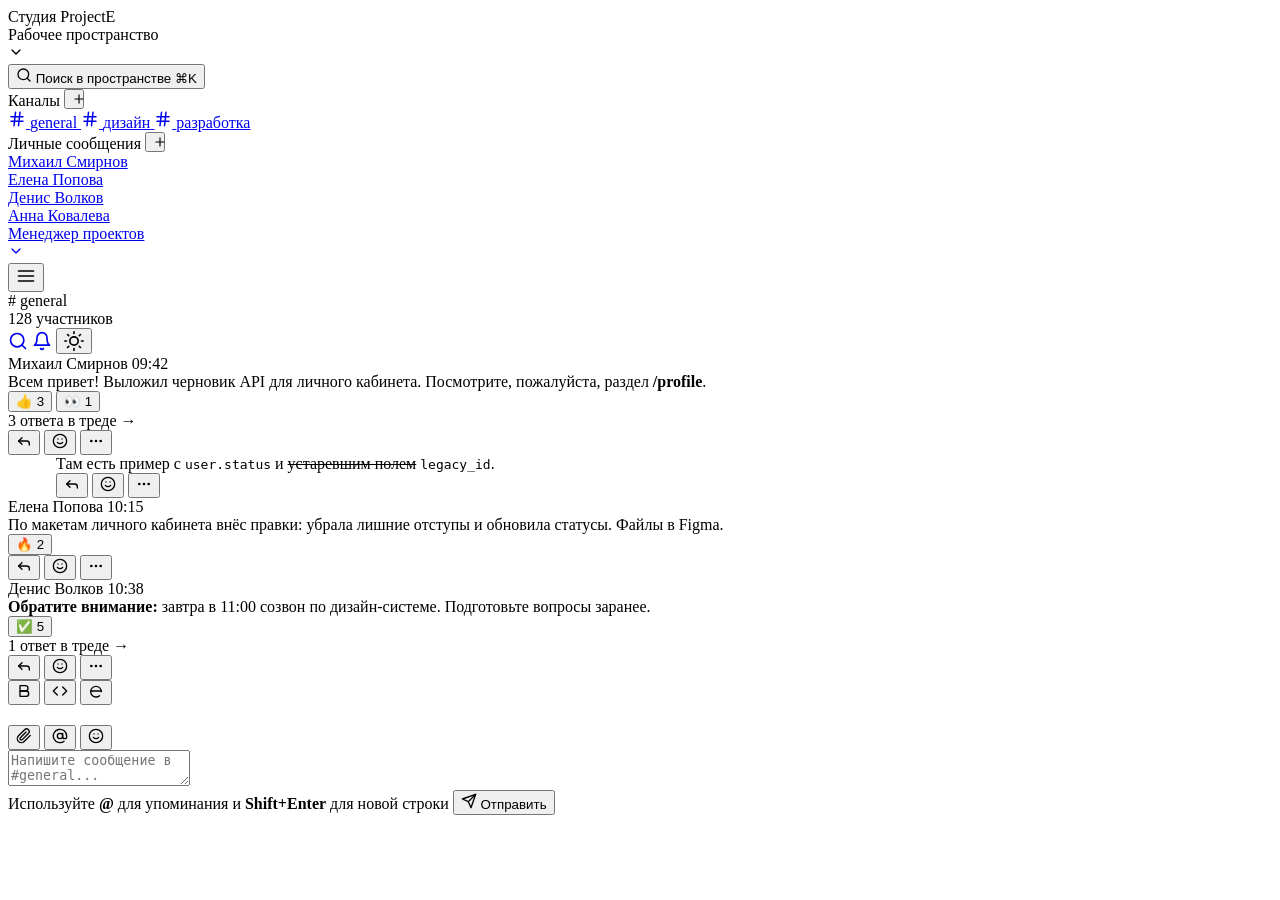
==== commit 2f954361: "Add files via upload" ====
--- a/channel.html
+++ b/channel.html
@@ -1,293 +1,295 @@
-<!DOCTYPE html>
-<html lang="ru" data-theme="light">
-<head>
-  <meta charset="UTF-8">
-  <meta name="viewport" content="width=device-width, initial-scale=1.0">
-  <title>#general — Контур</title>
-  <link rel="stylesheet" href="styles.css">
-</head>
-<body>
-  <div class="page">
-    <div class="app-layout">
-      <aside class="sidebar" id="sidebar">
-        <div class="sidebar-header">
-          <div class="workspace-selector">
-            <div class="avatar avatar-36" data-initials="СС"></div>
-            <div class="workspace-info">
-              <div class="workspace-name">Студия Север</div>
-              <div class="workspace-type">Рабочее пространство</div>
-            </div>
-            <svg width="16" height="16" viewBox="0 0 24 24" fill="none" stroke="currentColor" stroke-width="2" stroke-linecap="round" stroke-linejoin="round" style="color:var(--text-muted)"><polyline points="6 9 12 15 18 9"/></svg>
-          </div>
-        </div>
-
-        <div class="sidebar-search">
-          <button class="search-button" onclick="window.location.href='search.html'">
-            <span class="search-button-left">
-              <svg width="16" height="16" viewBox="0 0 24 24" fill="none" stroke="currentColor" stroke-width="2" stroke-linecap="round" stroke-linejoin="round"><circle cx="11" cy="11" r="8"/><path d="M21 21l-4.35-4.35"/></svg>
-              Поиск в пространстве
-            </span>
-            <span class="search-kbd">⌘K</span>
-          </button>
-        </div>
-
-        <nav class="sidebar-section">
-          <div class="sidebar-section-title">
-            <span>Каналы</span>
-            <button class="icon-btn btn-sm" data-tooltip="Создать канал" style="width:20px;height:20px;color:var(--text-muted)"><svg width="14" height="14" viewBox="0 0 24 24" fill="none" stroke="currentColor" stroke-width="2" stroke-linecap="round" stroke-linejoin="round"><line x1="12" y1="5" x2="12" y2="19"/><line x1="5" y1="12" x2="19" y2="12"/></svg></button>
-          </div>
-          <a href="channel.html" class="sidebar-item active">
-            <span class="sidebar-item-icon"><svg width="18" height="18" viewBox="0 0 24 24" fill="none" stroke="currentColor" stroke-width="2" stroke-linecap="round" stroke-linejoin="round"><line x1="4" y1="9" x2="20" y2="9"/><line x1="4" y1="15" x2="20" y2="15"/><line x1="10" y1="3" x2="8" y2="21"/><line x1="16" y1="3" x2="14" y2="21"/></svg></span>
-            <span class="sidebar-item-text">general</span>
-          </a>
-          <a href="channel.html" class="sidebar-item">
-            <span class="sidebar-item-icon"><svg width="18" height="18" viewBox="0 0 24 24" fill="none" stroke="currentColor" stroke-width="2" stroke-linecap="round" stroke-linejoin="round"><line x1="4" y1="9" x2="20" y2="9"/><line x1="4" y1="15" x2="20" y2="15"/><line x1="10" y1="3" x2="8" y2="21"/><line x1="16" y1="3" x2="14" y2="21"/></svg></span>
-            <span class="sidebar-item-text">дизайн</span>
-          </a>
-          <a href="channel.html" class="sidebar-item">
-            <span class="sidebar-item-icon"><svg width="18" height="18" viewBox="0 0 24 24" fill="none" stroke="currentColor" stroke-width="2" stroke-linecap="round" stroke-linejoin="round"><line x1="4" y1="9" x2="20" y2="9"/><line x1="4" y1="15" x2="20" y2="15"/><line x1="10" y1="3" x2="8" y2="21"/><line x1="16" y1="3" x2="14" y2="21"/></svg></span>
-            <span class="sidebar-item-text">разработка</span>
-          </a>
-        </nav>
-
-        <nav class="sidebar-section">
-          <div class="sidebar-section-title">
-            <span>Личные сообщения</span>
-            <button class="icon-btn btn-sm" data-tooltip="Новое сообщение" style="width:20px;height:20px;color:var(--text-muted)"><svg width="14" height="14" viewBox="0 0 24 24" fill="none" stroke="currentColor" stroke-width="2" stroke-linecap="round" stroke-linejoin="round"><line x1="12" y1="5" x2="12" y2="19"/><line x1="5" y1="12" x2="19" y2="12"/></svg></button>
-          </div>
-          <a href="dm.html" class="sidebar-item">
-            <span class="sidebar-item-icon">
-              <div class="avatar avatar-28" data-initials="МС"><span class="status status-online"></span></div>
-            </span>
-            <span class="sidebar-item-text">Михаил Смирнов</span>
-          </a>
-          <a href="dm.html" class="sidebar-item">
-            <span class="sidebar-item-icon">
-              <div class="avatar avatar-28" data-initials="ЕП"><span class="status status-dnd"></span></div>
-            </span>
-            <span class="sidebar-item-text">Елена Попова</span>
-          </a>
-          <a href="dm.html" class="sidebar-item">
-            <span class="sidebar-item-icon">
-              <div class="avatar avatar-28" data-initials="ДВ"><span class="status status-away"></span></div>
-            </span>
-            <span class="sidebar-item-text">Денис Волков</span>
-          </a>
-        </nav>
-
-        <div class="sidebar-footer">
-          <a href="profile-edit.html" class="user-mini">
-            <div class="avatar avatar-36" data-initials="АК"><span class="status status-online"></span></div>
-            <div class="user-mini-info">
-              <div class="user-mini-name">Анна Ковалева</div>
-              <div class="user-mini-status">Менеджер проектов</div>
-            </div>
-            <svg width="16" height="16" viewBox="0 0 24 24" fill="none" stroke="currentColor" stroke-width="2" stroke-linecap="round" stroke-linejoin="round" style="color:var(--text-muted)"><polyline points="6 9 12 15 18 9"/></svg>
-          </a>
-        </div>
-      </aside>
-
-      <main class="main">
-        <div class="top-header">
-          <div class="flex items-center gap-3">
-            <button class="icon-btn mobile-menu-btn" id="mobileMenuBtn" aria-label="Открыть меню">
-              <svg width="20" height="20" viewBox="0 0 24 24" fill="none" stroke="currentColor" stroke-width="2" stroke-linecap="round" stroke-linejoin="round"><line x1="3" y1="12" x2="21" y2="12"/><line x1="3" y1="6" x2="21" y2="6"/><line x1="3" y1="18" x2="21" y2="18"/></svg>
-            </button>
-            <div>
-              <div class="font-semibold"># general</div>
-              <div class="text-sm text-muted">128 участников</div>
-            </div>
-          </div>
-          <div class="header-actions">
-            <a href="search.html" class="icon-btn" data-tooltip="Поиск"><svg width="20" height="20" viewBox="0 0 24 24" fill="none" stroke="currentColor" stroke-width="2" stroke-linecap="round" stroke-linejoin="round"><circle cx="11" cy="11" r="8"/><path d="M21 21l-4.35-4.35"/></svg></a>
-            <a href="notifications.html" class="icon-btn" data-tooltip="Уведомления"><svg width="20" height="20" viewBox="0 0 24 24" fill="none" stroke="currentColor" stroke-width="2" stroke-linecap="round" stroke-linejoin="round"><path d="M18 8A6 6 0 0 0 6 8c0 7-3 9-3 9h18s-3-2-3-9"/><path d="M13.73 21a2 2 0 0 1-3.46 0"/></svg></a>
-            <button class="icon-btn" id="themeToggle" data-tooltip="Тема"><svg width="20" height="20" viewBox="0 0 24 24" fill="none" stroke="currentColor" stroke-width="2" stroke-linecap="round" stroke-linejoin="round" class="theme-icon-sun"><circle cx="12" cy="12" r="5"/><path d="M12 1v2M12 21v2M4.22 4.22l1.42 1.42M18.36 18.36l1.42 1.42M1 12h2M21 12h2M4.22 19.78l1.42-1.42M18.36 5.64l1.42-1.42"/></svg><svg width="20" height="20" viewBox="0 0 24 24" fill="none" stroke="currentColor" stroke-width="2" stroke-linecap="round" stroke-linejoin="round" class="theme-icon-moon" style="display:none"><path d="M21 12.79A9 9 0 1 1 11.21 3 7 7 0 0 0 21 12.79z"/></svg></button>
-          </div>
-        </div>
-
-        <div class="message-feed" id="messageFeed">
-          <div class="message-group">
-            <div class="message-avatar-col">
-              <div class="avatar avatar-36" data-initials="МС"><span class="status status-online"></span></div>
-            </div>
-            <div class="message-content">
-              <div class="message-header">
-                <span class="message-author">Михаил Смирнов</span>
-                <span class="message-time">09:42</span>
-              </div>
-              <div class="message-text">Всем привет! Выложил черновик API для личного кабинета. Посмотрите, пожалуйста, раздел <strong>/profile</strong>.</div>
-              <div class="message-reactions">
-                <button class="reaction active">👍 3</button>
-                <button class="reaction">👀 1</button>
-              </div>
-              <div class="thread-info">3 ответа в треде →</div>
-            </div>
-            <div class="message-actions">
-              <button class="icon-btn" data-tooltip="Ответить"><svg width="16" height="16" viewBox="0 0 24 24" fill="none" stroke="currentColor" stroke-width="2" stroke-linecap="round" stroke-linejoin="round"><polyline points="9 17 4 12 9 7"/><path d="M20 18v-2a4 4 0 0 0-4-4H4"/></svg></button>
-              <button class="icon-btn" data-tooltip="Добавить реакцию"><svg width="16" height="16" viewBox="0 0 24 24" fill="none" stroke="currentColor" stroke-width="2" stroke-linecap="round" stroke-linejoin="round"><circle cx="12" cy="12" r="10"/><path d="M8 14s1.5 2 4 2 4-2 4-2"/><line x1="9" y1="9" x2="9.01" y2="9"/><line x1="15" y1="9" x2="15.01" y2="9"/></svg></button>
-              <button class="icon-btn" data-tooltip="Ещё"><svg width="16" height="16" viewBox="0 0 24 24" fill="none" stroke="currentColor" stroke-width="2" stroke-linecap="round" stroke-linejoin="round"><circle cx="12" cy="12" r="1"/><circle cx="19" cy="12" r="1"/><circle cx="5" cy="12" r="1"/></svg></button>
-            </div>
-          </div>
-
-          <div class="message-group" style="padding-left:48px">
-            <div class="message-content">
-              <div class="message-text">Там есть пример с <code>user.status</code> и <del>устаревшим полем</del> <code>legacy_id</code>.</div>
-            </div>
-            <div class="message-actions">
-              <button class="icon-btn" data-tooltip="Ответить"><svg width="16" height="16" viewBox="0 0 24 24" fill="none" stroke="currentColor" stroke-width="2" stroke-linecap="round" stroke-linejoin="round"><polyline points="9 17 4 12 9 7"/><path d="M20 18v-2a4 4 0 0 0-4-4H4"/></svg></button>
-              <button class="icon-btn" data-tooltip="Добавить реакцию"><svg width="16" height="16" viewBox="0 0 24 24" fill="none" stroke="currentColor" stroke-width="2" stroke-linecap="round" stroke-linejoin="round"><circle cx="12" cy="12" r="10"/><path d="M8 14s1.5 2 4 2 4-2 4-2"/><line x1="9" y1="9" x2="9.01" y2="9"/><line x1="15" y1="9" x2="15.01" y2="9"/></svg></button>
-              <button class="icon-btn" data-tooltip="Ещё"><svg width="16" height="16" viewBox="0 0 24 24" fill="none" stroke="currentColor" stroke-width="2" stroke-linecap="round" stroke-linejoin="round"><circle cx="12" cy="12" r="1"/><circle cx="19" cy="12" r="1"/><circle cx="5" cy="12" r="1"/></svg></button>
-            </div>
-          </div>
-
-          <div class="message-group">
-            <div class="message-avatar-col">
-              <div class="avatar avatar-36" data-initials="ЕП"><span class="status status-dnd"></span></div>
-            </div>
-            <div class="message-content">
-              <div class="message-header">
-                <span class="message-author">Елена Попова</span>
-                <span class="message-time">10:15</span>
-              </div>
-              <div class="message-text">По макетам личного кабинета внёс правки: убрала лишние отступы и обновила статусы. Файлы в Figma.</div>
-              <div class="message-reactions">
-                <button class="reaction">🔥 2</button>
-              </div>
-            </div>
-            <div class="message-actions">
-              <button class="icon-btn" data-tooltip="Ответить"><svg width="16" height="16" viewBox="0 0 24 24" fill="none" stroke="currentColor" stroke-width="2" stroke-linecap="round" stroke-linejoin="round"><polyline points="9 17 4 12 9 7"/><path d="M20 18v-2a4 4 0 0 0-4-4H4"/></svg></button>
-              <button class="icon-btn" data-tooltip="Добавить реакцию"><svg width="16" height="16" viewBox="0 0 24 24" fill="none" stroke="currentColor" stroke-width="2" stroke-linecap="round" stroke-linejoin="round"><circle cx="12" cy="12" r="10"/><path d="M8 14s1.5 2 4 2 4-2 4-2"/><line x1="9" y1="9" x2="9.01" y2="9"/><line x1="15" y1="9" x2="15.01" y2="9"/></svg></button>
-              <button class="icon-btn" data-tooltip="Ещё"><svg width="16" height="16" viewBox="0 0 24 24" fill="none" stroke="currentColor" stroke-width="2" stroke-linecap="round" stroke-linejoin="round"><circle cx="12" cy="12" r="1"/><circle cx="19" cy="12" r="1"/><circle cx="5" cy="12" r="1"/></svg></button>
-            </div>
-          </div>
-
-          <div class="message-group">
-            <div class="message-avatar-col">
-              <div class="avatar avatar-36" data-initials="ДВ"><span class="status status-away"></span></div>
-            </div>
-            <div class="message-content">
-              <div class="message-header">
-                <span class="message-author">Денис Волков</span>
-                <span class="message-time">10:38</span>
-              </div>
-              <div class="message-text"><strong>Обратите внимание:</strong> завтра в 11:00 созвон по дизайн-системе. Подготовьте вопросы заранее.</div>
-              <div class="message-reactions">
-                <button class="reaction">✅ 5</button>
-              </div>
-              <div class="thread-info">1 ответ в треде →</div>
-            </div>
-            <div class="message-actions">
-              <button class="icon-btn" data-tooltip="Ответить"><svg width="16" height="16" viewBox="0 0 24 24" fill="none" stroke="currentColor" stroke-width="2" stroke-linecap="round" stroke-linejoin="round"><polyline points="9 17 4 12 9 7"/><path d="M20 18v-2a4 4 0 0 0-4-4H4"/></svg></button>
-              <button class="icon-btn" data-tooltip="Добавить реакцию"><svg width="16" height="16" viewBox="0 0 24 24" fill="none" stroke="currentColor" stroke-width="2" stroke-linecap="round" stroke-linejoin="round"><circle cx="12" cy="12" r="10"/><path d="M8 14s1.5 2 4 2 4-2 4-2"/><line x1="9" y1="9" x2="9.01" y2="9"/><line x1="15" y1="9" x2="15.01" y2="9"/></svg></button>
-              <button class="icon-btn" data-tooltip="Ещё"><svg width="16" height="16" viewBox="0 0 24 24" fill="none" stroke="currentColor" stroke-width="2" stroke-linecap="round" stroke-linejoin="round"><circle cx="12" cy="12" r="1"/><circle cx="19" cy="12" r="1"/><circle cx="5" cy="12" r="1"/></svg></button>
-            </div>
-          </div>
-        </div>
-
-        <div class="composer">
-          <div class="composer-toolbar">
-            <button class="icon-btn" data-tooltip="Жирный"><svg width="16" height="16" viewBox="0 0 24 24" fill="none" stroke="currentColor" stroke-width="2" stroke-linecap="round" stroke-linejoin="round"><path d="M6 4h8a4 4 0 0 1 4 4 4 4 0 0 1-4 4H6z"/><path d="M6 12h9a4 4 0 0 1 4 4 4 4 0 0 1-4 4H6z"/></svg></button>
-            <button class="icon-btn" data-tooltip="Код"><svg width="16" height="16" viewBox="0 0 24 24" fill="none" stroke="currentColor" stroke-width="2" stroke-linecap="round" stroke-linejoin="round"><polyline points="16 18 22 12 16 6"/><polyline points="8 6 2 12 8 18"/></svg></button>
-            <button class="icon-btn" data-tooltip="Зачеркнуть"><svg width="16" height="16" viewBox="0 0 24 24" fill="none" stroke="currentColor" stroke-width="2" stroke-linecap="round" stroke-linejoin="round"><path d="M17.3 19c-1.4 1.4-3.3 2-5.3 2-4.4 0-8-3.6-8-8s3.6-8 8-8 8 3.6 8 8"/><line x1="4" y1="12" x2="20" y2="12"/></svg></button>
-            <div style="width:1px;height:20px;background:var(--border-color);margin:0 4px"></div>
-            <button class="icon-btn" data-tooltip="Вложение"><svg width="16" height="16" viewBox="0 0 24 24" fill="none" stroke="currentColor" stroke-width="2" stroke-linecap="round" stroke-linejoin="round"><path d="M21.44 11.05l-9.19 9.19a6 6 0 0 1-8.49-8.49l9.19-9.19a4 4 0 0 1 5.66 5.66l-9.2 9.19a2 2 0 0 1-2.83-2.83l8.49-8.48"/></svg></button>
-            <button class="icon-btn" data-tooltip="Упомянуть"><svg width="16" height="16" viewBox="0 0 24 24" fill="none" stroke="currentColor" stroke-width="2" stroke-linecap="round" stroke-linejoin="round"><circle cx="12" cy="12" r="4"/><path d="M16 8v5a3 3 0 0 0 6 0v-1a10 10 0 1 0-3.92 7.94"/></svg></button>
-            <button class="icon-btn" data-tooltip="Эмодзи"><svg width="16" height="16" viewBox="0 0 24 24" fill="none" stroke="currentColor" stroke-width="2" stroke-linecap="round" stroke-linejoin="round"><circle cx="12" cy="12" r="10"/><path d="M8 14s1.5 2 4 2 4-2 4-2"/><line x1="9" y1="9" x2="9.01" y2="9"/><line x1="15" y1="9" x2="15.01" y2="9"/></svg></button>
-          </div>
-          <div class="composer-input-area">
-            <textarea class="composer-textarea" id="composerTextarea" placeholder="Напишите сообщение в #general..."></textarea>
-            <div class="mention-autocomplete" id="mentionAutocomplete" style="display:none">
-              <div class="mention-item active"><div class="avatar avatar-28" data-initials="АК"></div><div><div class="font-medium">Анна Ковалева</div><div class="text-sm text-muted">Вы</div></div></div>
-              <div class="mention-item"><div class="avatar avatar-28" data-initials="МС"></div><div><div class="font-medium">Михаил Смирнов</div><div class="text-sm text-muted">Разработчик</div></div></div>
-              <div class="mention-item"><div class="avatar avatar-28" data-initials="ЕП"></div><div><div class="font-medium">Елена Попова</div><div class="text-sm text-muted">Дизайнер</div></div></div>
-              <div class="mention-item"><div class="avatar avatar-28" data-initials="ДВ"></div><div><div class="font-medium">Денис Волков</div><div class="text-sm text-muted">Аналитик</div></div></div>
-            </div>
-          </div>
-          <div class="composer-footer">
-            <span class="composer-hint">Используйте <strong>@</strong> для упоминания и <strong>Shift+Enter</strong> для новой строки</span>
-            <button class="btn btn-primary btn-sm" id="sendBtn">
-              <svg width="16" height="16" viewBox="0 0 24 24" fill="none" stroke="currentColor" stroke-width="2" stroke-linecap="round" stroke-linejoin="round"><line x1="22" y1="2" x2="11" y2="13"/><polygon points="22 2 15 22 11 13 2 9 22 2"/></svg>
-              Отправить
-            </button>
-          </div>
-        </div>
-      </main>
-    </div>
-  </div>
-
-  <div class="sidebar-overlay" id="sidebarOverlay"></div>
-
-  <script>
-    const themeToggle = document.getElementById('themeToggle');
-    const html = document.documentElement;
-    const sunIcon = themeToggle.querySelector('.theme-icon-sun');
-    const moonIcon = themeToggle.querySelector('.theme-icon-moon');
-
-    function updateThemeIcon() {
-      const isDark = html.getAttribute('data-theme') === 'dark';
-      sunIcon.style.display = isDark ? 'none' : 'block';
-      moonIcon.style.display = isDark ? 'block' : 'none';
-    }
-
-    themeToggle.addEventListener('click', () => {
-      const current = html.getAttribute('data-theme');
-      const next = current === 'dark' ? 'light' : 'dark';
-      html.setAttribute('data-theme', next);
-      localStorage.setItem('kontur-theme', next);
-      updateThemeIcon();
-    });
-
-    const savedTheme = localStorage.getItem('kontur-theme');
-    if (savedTheme) html.setAttribute('data-theme', savedTheme);
-    updateThemeIcon();
-
-    const mobileMenuBtn = document.getElementById('mobileMenuBtn');
-    const sidebar = document.getElementById('sidebar');
-    const sidebarOverlay = document.getElementById('sidebarOverlay');
-
-    function toggleSidebar() {
-      sidebar.classList.toggle('open');
-      sidebarOverlay.classList.toggle('open');
-    }
-
-    mobileMenuBtn.addEventListener('click', toggleSidebar);
-    sidebarOverlay.addEventListener('click', toggleSidebar);
-
-    const textarea = document.getElementById('composerTextarea');
-    const autocomplete = document.getElementById('mentionAutocomplete');
-
-    textarea.addEventListener('input', () => {
-      const value = textarea.value;
-      const lastChar = value[value.length - 1];
-      const words = value.split(/\s+/);
-      const lastWord = words[words.length - 1];
-      autocomplete.style.display = lastWord.startsWith('@') && lastWord.length > 0 ? 'block' : 'none';
-    });
-
-    textarea.addEventListener('keydown', (e) => {
-      if (e.key === 'Enter' && !e.shiftKey) {
-        e.preventDefault();
-        document.getElementById('sendBtn').click();
-      }
-    });
-
-    document.getElementById('sendBtn').addEventListener('click', () => {
-      if (!textarea.value.trim()) return;
-      textarea.value = '';
-      autocomplete.style.display = 'none';
-    });
-
-    const mentionItems = document.querySelectorAll('.mention-item');
-    mentionItems.forEach(item => {
-      item.addEventListener('click', () => {
-        const words = textarea.value.split(/\s+/);
-        words.pop();
-        words.push('@' + item.querySelector('.font-medium').textContent.split(' ')[0]);
-        textarea.value = words.join(' ') + ' ';
-        autocomplete.style.display = 'none';
-        textarea.focus();
-      });
-    });
-  </script>
-</body>
-</html>
+<!DOCTYPE html>
+<html lang="ru" data-theme="light">
+<head>
+  <meta charset="UTF-8">
+  <meta name="viewport" content="width=device-width, initial-scale=1.0">
+  <title>#general — Контур</title>
+  <link rel="stylesheet" href="css/channel.css">
+  <script src="js/guard.js"></script>
+  <script src="js/user-state.js"></script>
+</head>
+<body>
+  <div class="page">
+    <div class="app-layout">
+      <aside class="sidebar" id="sidebar">
+        <div class="sidebar-header">
+          <div class="workspace-selector">
+            <div class="avatar avatar-36" data-initials="СС" data-field="workspaceInitials"></div>
+            <div class="workspace-info">
+              <div class="workspace-name" data-field="workspaceName">Студия ProjectE</div>
+              <div class="workspace-type" data-field="workspaceMode">Рабочее пространство</div>
+            </div>
+            <svg width="16" height="16" viewBox="0 0 24 24" fill="none" stroke="currentColor" stroke-width="2" stroke-linecap="round" stroke-linejoin="round" style="color:var(--text-muted)"><polyline points="6 9 12 15 18 9"/></svg>
+          </div>
+        </div>
+
+        <div class="sidebar-search">
+          <button class="search-button" onclick="window.location.href='search.html'">
+            <span class="search-button-left">
+              <svg width="16" height="16" viewBox="0 0 24 24" fill="none" stroke="currentColor" stroke-width="2" stroke-linecap="round" stroke-linejoin="round"><circle cx="11" cy="11" r="8"/><path d="M21 21l-4.35-4.35"/></svg>
+              Поиск в пространстве
+            </span>
+            <span class="search-kbd">⌘K</span>
+          </button>
+        </div>
+
+        <nav class="sidebar-section">
+          <div class="sidebar-section-title">
+            <span>Каналы</span>
+            <button class="icon-btn btn-sm" data-tooltip="Создать канал" style="width:20px;height:20px;color:var(--text-muted)"><svg width="14" height="14" viewBox="0 0 24 24" fill="none" stroke="currentColor" stroke-width="2" stroke-linecap="round" stroke-linejoin="round"><line x1="12" y1="5" x2="12" y2="19"/><line x1="5" y1="12" x2="19" y2="12"/></svg></button>
+          </div>
+          <a href="channel.html" class="sidebar-item active">
+            <span class="sidebar-item-icon"><svg width="18" height="18" viewBox="0 0 24 24" fill="none" stroke="currentColor" stroke-width="2" stroke-linecap="round" stroke-linejoin="round"><line x1="4" y1="9" x2="20" y2="9"/><line x1="4" y1="15" x2="20" y2="15"/><line x1="10" y1="3" x2="8" y2="21"/><line x1="16" y1="3" x2="14" y2="21"/></svg></span>
+            <span class="sidebar-item-text">general</span>
+          </a>
+          <a href="channel.html" class="sidebar-item">
+            <span class="sidebar-item-icon"><svg width="18" height="18" viewBox="0 0 24 24" fill="none" stroke="currentColor" stroke-width="2" stroke-linecap="round" stroke-linejoin="round"><line x1="4" y1="9" x2="20" y2="9"/><line x1="4" y1="15" x2="20" y2="15"/><line x1="10" y1="3" x2="8" y2="21"/><line x1="16" y1="3" x2="14" y2="21"/></svg></span>
+            <span class="sidebar-item-text">дизайн</span>
+          </a>
+          <a href="channel.html" class="sidebar-item">
+            <span class="sidebar-item-icon"><svg width="18" height="18" viewBox="0 0 24 24" fill="none" stroke="currentColor" stroke-width="2" stroke-linecap="round" stroke-linejoin="round"><line x1="4" y1="9" x2="20" y2="9"/><line x1="4" y1="15" x2="20" y2="15"/><line x1="10" y1="3" x2="8" y2="21"/><line x1="16" y1="3" x2="14" y2="21"/></svg></span>
+            <span class="sidebar-item-text">разработка</span>
+          </a>
+        </nav>
+
+        <nav class="sidebar-section">
+          <div class="sidebar-section-title">
+            <span>Личные сообщения</span>
+            <button class="icon-btn btn-sm" data-tooltip="Новое сообщение" style="width:20px;height:20px;color:var(--text-muted)"><svg width="14" height="14" viewBox="0 0 24 24" fill="none" stroke="currentColor" stroke-width="2" stroke-linecap="round" stroke-linejoin="round"><line x1="12" y1="5" x2="12" y2="19"/><line x1="5" y1="12" x2="19" y2="12"/></svg></button>
+          </div>
+          <a href="dm.html" class="sidebar-item">
+            <span class="sidebar-item-icon">
+              <div class="avatar avatar-28" data-initials="МС"><span class="status status-online"></span></div>
+            </span>
+            <span class="sidebar-item-text">Михаил Смирнов</span>
+          </a>
+          <a href="dm.html" class="sidebar-item">
+            <span class="sidebar-item-icon">
+              <div class="avatar avatar-28" data-initials="ЕП"><span class="status status-dnd"></span></div>
+            </span>
+            <span class="sidebar-item-text">Елена Попова</span>
+          </a>
+          <a href="dm.html" class="sidebar-item">
+            <span class="sidebar-item-icon">
+              <div class="avatar avatar-28" data-initials="ДВ"><span class="status status-away"></span></div>
+            </span>
+            <span class="sidebar-item-text">Денис Волков</span>
+          </a>
+        </nav>
+
+        <div class="sidebar-footer">
+          <a href="profile-edit.html" class="user-mini">
+            <div class="avatar avatar-36" data-initials="АК" data-field="userInitials"><span class="status status-online" data-field="userStatus"></span></div>
+            <div class="user-mini-info">
+              <div class="user-mini-name" data-field="userName">Анна Ковалева</div>
+              <div class="user-mini-status">Менеджер проектов</div>
+            </div>
+            <svg width="16" height="16" viewBox="0 0 24 24" fill="none" stroke="currentColor" stroke-width="2" stroke-linecap="round" stroke-linejoin="round" style="color:var(--text-muted)"><polyline points="6 9 12 15 18 9"/></svg>
+          </a>
+        </div>
+      </aside>
+
+      <main class="main">
+        <div class="top-header">
+          <div class="flex items-center gap-3">
+            <button class="icon-btn mobile-menu-btn" id="mobileMenuBtn" aria-label="Открыть меню">
+              <svg width="20" height="20" viewBox="0 0 24 24" fill="none" stroke="currentColor" stroke-width="2" stroke-linecap="round" stroke-linejoin="round"><line x1="3" y1="12" x2="21" y2="12"/><line x1="3" y1="6" x2="21" y2="6"/><line x1="3" y1="18" x2="21" y2="18"/></svg>
+            </button>
+            <div>
+              <div class="font-semibold"># general</div>
+              <div class="text-sm text-muted">128 участников</div>
+            </div>
+          </div>
+          <div class="header-actions">
+            <a href="search.html" class="icon-btn" data-tooltip="Поиск"><svg width="20" height="20" viewBox="0 0 24 24" fill="none" stroke="currentColor" stroke-width="2" stroke-linecap="round" stroke-linejoin="round"><circle cx="11" cy="11" r="8"/><path d="M21 21l-4.35-4.35"/></svg></a>
+            <a href="notifications.html" class="icon-btn" data-tooltip="Уведомления"><svg width="20" height="20" viewBox="0 0 24 24" fill="none" stroke="currentColor" stroke-width="2" stroke-linecap="round" stroke-linejoin="round"><path d="M18 8A6 6 0 0 0 6 8c0 7-3 9-3 9h18s-3-2-3-9"/><path d="M13.73 21a2 2 0 0 1-3.46 0"/></svg></a>
+            <button class="icon-btn" id="themeToggle" data-tooltip="Тема"><svg width="20" height="20" viewBox="0 0 24 24" fill="none" stroke="currentColor" stroke-width="2" stroke-linecap="round" stroke-linejoin="round" class="theme-icon-sun"><circle cx="12" cy="12" r="5"/><path d="M12 1v2M12 21v2M4.22 4.22l1.42 1.42M18.36 18.36l1.42 1.42M1 12h2M21 12h2M4.22 19.78l1.42-1.42M18.36 5.64l1.42-1.42"/></svg><svg width="20" height="20" viewBox="0 0 24 24" fill="none" stroke="currentColor" stroke-width="2" stroke-linecap="round" stroke-linejoin="round" class="theme-icon-moon" style="display:none"><path d="M21 12.79A9 9 0 1 1 11.21 3 7 7 0 0 0 21 12.79z"/></svg></button>
+          </div>
+        </div>
+
+        <div class="message-feed" id="messageFeed">
+          <div class="message-group">
+            <div class="message-avatar-col">
+              <div class="avatar avatar-36" data-initials="МС"><span class="status status-online"></span></div>
+            </div>
+            <div class="message-content">
+              <div class="message-header">
+                <span class="message-author">Михаил Смирнов</span>
+                <span class="message-time">09:42</span>
+              </div>
+              <div class="message-text">Всем привет! Выложил черновик API для личного кабинета. Посмотрите, пожалуйста, раздел <strong>/profile</strong>.</div>
+              <div class="message-reactions">
+                <button class="reaction active">👍 3</button>
+                <button class="reaction">👀 1</button>
+              </div>
+              <div class="thread-info">3 ответа в треде →</div>
+            </div>
+            <div class="message-actions">
+              <button class="icon-btn" data-tooltip="Ответить"><svg width="16" height="16" viewBox="0 0 24 24" fill="none" stroke="currentColor" stroke-width="2" stroke-linecap="round" stroke-linejoin="round"><polyline points="9 17 4 12 9 7"/><path d="M20 18v-2a4 4 0 0 0-4-4H4"/></svg></button>
+              <button class="icon-btn" data-tooltip="Добавить реакцию"><svg width="16" height="16" viewBox="0 0 24 24" fill="none" stroke="currentColor" stroke-width="2" stroke-linecap="round" stroke-linejoin="round"><circle cx="12" cy="12" r="10"/><path d="M8 14s1.5 2 4 2 4-2 4-2"/><line x1="9" y1="9" x2="9.01" y2="9"/><line x1="15" y1="9" x2="15.01" y2="9"/></svg></button>
+              <button class="icon-btn" data-tooltip="Ещё"><svg width="16" height="16" viewBox="0 0 24 24" fill="none" stroke="currentColor" stroke-width="2" stroke-linecap="round" stroke-linejoin="round"><circle cx="12" cy="12" r="1"/><circle cx="19" cy="12" r="1"/><circle cx="5" cy="12" r="1"/></svg></button>
+            </div>
+          </div>
+
+          <div class="message-group" style="padding-left:48px">
+            <div class="message-content">
+              <div class="message-text">Там есть пример с <code>user.status</code> и <del>устаревшим полем</del> <code>legacy_id</code>.</div>
+            </div>
+            <div class="message-actions">
+              <button class="icon-btn" data-tooltip="Ответить"><svg width="16" height="16" viewBox="0 0 24 24" fill="none" stroke="currentColor" stroke-width="2" stroke-linecap="round" stroke-linejoin="round"><polyline points="9 17 4 12 9 7"/><path d="M20 18v-2a4 4 0 0 0-4-4H4"/></svg></button>
+              <button class="icon-btn" data-tooltip="Добавить реакцию"><svg width="16" height="16" viewBox="0 0 24 24" fill="none" stroke="currentColor" stroke-width="2" stroke-linecap="round" stroke-linejoin="round"><circle cx="12" cy="12" r="10"/><path d="M8 14s1.5 2 4 2 4-2 4-2"/><line x1="9" y1="9" x2="9.01" y2="9"/><line x1="15" y1="9" x2="15.01" y2="9"/></svg></button>
+              <button class="icon-btn" data-tooltip="Ещё"><svg width="16" height="16" viewBox="0 0 24 24" fill="none" stroke="currentColor" stroke-width="2" stroke-linecap="round" stroke-linejoin="round"><circle cx="12" cy="12" r="1"/><circle cx="19" cy="12" r="1"/><circle cx="5" cy="12" r="1"/></svg></button>
+            </div>
+          </div>
+
+          <div class="message-group">
+            <div class="message-avatar-col">
+              <div class="avatar avatar-36" data-initials="ЕП"><span class="status status-dnd"></span></div>
+            </div>
+            <div class="message-content">
+              <div class="message-header">
+                <span class="message-author">Елена Попова</span>
+                <span class="message-time">10:15</span>
+              </div>
+              <div class="message-text">По макетам личного кабинета внёс правки: убрала лишние отступы и обновила статусы. Файлы в Figma.</div>
+              <div class="message-reactions">
+                <button class="reaction">🔥 2</button>
+              </div>
+            </div>
+            <div class="message-actions">
+              <button class="icon-btn" data-tooltip="Ответить"><svg width="16" height="16" viewBox="0 0 24 24" fill="none" stroke="currentColor" stroke-width="2" stroke-linecap="round" stroke-linejoin="round"><polyline points="9 17 4 12 9 7"/><path d="M20 18v-2a4 4 0 0 0-4-4H4"/></svg></button>
+              <button class="icon-btn" data-tooltip="Добавить реакцию"><svg width="16" height="16" viewBox="0 0 24 24" fill="none" stroke="currentColor" stroke-width="2" stroke-linecap="round" stroke-linejoin="round"><circle cx="12" cy="12" r="10"/><path d="M8 14s1.5 2 4 2 4-2 4-2"/><line x1="9" y1="9" x2="9.01" y2="9"/><line x1="15" y1="9" x2="15.01" y2="9"/></svg></button>
+              <button class="icon-btn" data-tooltip="Ещё"><svg width="16" height="16" viewBox="0 0 24 24" fill="none" stroke="currentColor" stroke-width="2" stroke-linecap="round" stroke-linejoin="round"><circle cx="12" cy="12" r="1"/><circle cx="19" cy="12" r="1"/><circle cx="5" cy="12" r="1"/></svg></button>
+            </div>
+          </div>
+
+          <div class="message-group">
+            <div class="message-avatar-col">
+              <div class="avatar avatar-36" data-initials="ДВ"><span class="status status-away"></span></div>
+            </div>
+            <div class="message-content">
+              <div class="message-header">
+                <span class="message-author">Денис Волков</span>
+                <span class="message-time">10:38</span>
+              </div>
+              <div class="message-text"><strong>Обратите внимание:</strong> завтра в 11:00 созвон по дизайн-системе. Подготовьте вопросы заранее.</div>
+              <div class="message-reactions">
+                <button class="reaction">✅ 5</button>
+              </div>
+              <div class="thread-info">1 ответ в треде →</div>
+            </div>
+            <div class="message-actions">
+              <button class="icon-btn" data-tooltip="Ответить"><svg width="16" height="16" viewBox="0 0 24 24" fill="none" stroke="currentColor" stroke-width="2" stroke-linecap="round" stroke-linejoin="round"><polyline points="9 17 4 12 9 7"/><path d="M20 18v-2a4 4 0 0 0-4-4H4"/></svg></button>
+              <button class="icon-btn" data-tooltip="Добавить реакцию"><svg width="16" height="16" viewBox="0 0 24 24" fill="none" stroke="currentColor" stroke-width="2" stroke-linecap="round" stroke-linejoin="round"><circle cx="12" cy="12" r="10"/><path d="M8 14s1.5 2 4 2 4-2 4-2"/><line x1="9" y1="9" x2="9.01" y2="9"/><line x1="15" y1="9" x2="15.01" y2="9"/></svg></button>
+              <button class="icon-btn" data-tooltip="Ещё"><svg width="16" height="16" viewBox="0 0 24 24" fill="none" stroke="currentColor" stroke-width="2" stroke-linecap="round" stroke-linejoin="round"><circle cx="12" cy="12" r="1"/><circle cx="19" cy="12" r="1"/><circle cx="5" cy="12" r="1"/></svg></button>
+            </div>
+          </div>
+        </div>
+
+        <div class="composer">
+          <div class="composer-toolbar">
+            <button class="icon-btn" data-tooltip="Жирный"><svg width="16" height="16" viewBox="0 0 24 24" fill="none" stroke="currentColor" stroke-width="2" stroke-linecap="round" stroke-linejoin="round"><path d="M6 4h8a4 4 0 0 1 4 4 4 4 0 0 1-4 4H6z"/><path d="M6 12h9a4 4 0 0 1 4 4 4 4 0 0 1-4 4H6z"/></svg></button>
+            <button class="icon-btn" data-tooltip="Код"><svg width="16" height="16" viewBox="0 0 24 24" fill="none" stroke="currentColor" stroke-width="2" stroke-linecap="round" stroke-linejoin="round"><polyline points="16 18 22 12 16 6"/><polyline points="8 6 2 12 8 18"/></svg></button>
+            <button class="icon-btn" data-tooltip="Зачеркнуть"><svg width="16" height="16" viewBox="0 0 24 24" fill="none" stroke="currentColor" stroke-width="2" stroke-linecap="round" stroke-linejoin="round"><path d="M17.3 19c-1.4 1.4-3.3 2-5.3 2-4.4 0-8-3.6-8-8s3.6-8 8-8 8 3.6 8 8"/><line x1="4" y1="12" x2="20" y2="12"/></svg></button>
+            <div style="width:1px;height:20px;background:var(--border-color);margin:0 4px"></div>
+            <button class="icon-btn" data-tooltip="Вложение"><svg width="16" height="16" viewBox="0 0 24 24" fill="none" stroke="currentColor" stroke-width="2" stroke-linecap="round" stroke-linejoin="round"><path d="M21.44 11.05l-9.19 9.19a6 6 0 0 1-8.49-8.49l9.19-9.19a4 4 0 0 1 5.66 5.66l-9.2 9.19a2 2 0 0 1-2.83-2.83l8.49-8.48"/></svg></button>
+            <button class="icon-btn" data-tooltip="Упомянуть"><svg width="16" height="16" viewBox="0 0 24 24" fill="none" stroke="currentColor" stroke-width="2" stroke-linecap="round" stroke-linejoin="round"><circle cx="12" cy="12" r="4"/><path d="M16 8v5a3 3 0 0 0 6 0v-1a10 10 0 1 0-3.92 7.94"/></svg></button>
+            <button class="icon-btn" data-tooltip="Эмодзи"><svg width="16" height="16" viewBox="0 0 24 24" fill="none" stroke="currentColor" stroke-width="2" stroke-linecap="round" stroke-linejoin="round"><circle cx="12" cy="12" r="10"/><path d="M8 14s1.5 2 4 2 4-2 4-2"/><line x1="9" y1="9" x2="9.01" y2="9"/><line x1="15" y1="9" x2="15.01" y2="9"/></svg></button>
+          </div>
+          <div class="composer-input-area">
+            <textarea class="composer-textarea" id="composerTextarea" placeholder="Напишите сообщение в #general..."></textarea>
+            <div class="mention-autocomplete" id="mentionAutocomplete" style="display:none">
+              <div class="mention-item active"><div class="avatar avatar-28" data-initials="АК"></div><div><div class="font-medium">Анна Ковалева</div><div class="text-sm text-muted">Вы</div></div></div>
+              <div class="mention-item"><div class="avatar avatar-28" data-initials="МС"></div><div><div class="font-medium">Михаил Смирнов</div><div class="text-sm text-muted">Разработчик</div></div></div>
+              <div class="mention-item"><div class="avatar avatar-28" data-initials="ЕП"></div><div><div class="font-medium">Елена Попова</div><div class="text-sm text-muted">Дизайнер</div></div></div>
+              <div class="mention-item"><div class="avatar avatar-28" data-initials="ДВ"></div><div><div class="font-medium">Денис Волков</div><div class="text-sm text-muted">Аналитик</div></div></div>
+            </div>
+          </div>
+          <div class="composer-footer">
+            <span class="composer-hint">Используйте <strong>@</strong> для упоминания и <strong>Shift+Enter</strong> для новой строки</span>
+            <button class="btn btn-primary btn-sm" id="sendBtn">
+              <svg width="16" height="16" viewBox="0 0 24 24" fill="none" stroke="currentColor" stroke-width="2" stroke-linecap="round" stroke-linejoin="round"><line x1="22" y1="2" x2="11" y2="13"/><polygon points="22 2 15 22 11 13 2 9 22 2"/></svg>
+              Отправить
+            </button>
+          </div>
+        </div>
+      </main>
+    </div>
+  </div>
+
+  <div class="sidebar-overlay" id="sidebarOverlay"></div>
+
+  <script>
+    const themeToggle = document.getElementById('themeToggle');
+    const html = document.documentElement;
+    const sunIcon = themeToggle.querySelector('.theme-icon-sun');
+    const moonIcon = themeToggle.querySelector('.theme-icon-moon');
+
+    function updateThemeIcon() {
+      const isDark = html.getAttribute('data-theme') === 'dark';
+      sunIcon.style.display = isDark ? 'none' : 'block';
+      moonIcon.style.display = isDark ? 'block' : 'none';
+    }
+
+    themeToggle.addEventListener('click', () => {
+      const current = html.getAttribute('data-theme');
+      const next = current === 'dark' ? 'light' : 'dark';
+      html.setAttribute('data-theme', next);
+      localStorage.setItem('kontur-theme', next);
+      updateThemeIcon();
+    });
+
+    const savedTheme = localStorage.getItem('kontur-theme');
+    if (savedTheme) html.setAttribute('data-theme', savedTheme);
+    updateThemeIcon();
+
+    const mobileMenuBtn = document.getElementById('mobileMenuBtn');
+    const sidebar = document.getElementById('sidebar');
+    const sidebarOverlay = document.getElementById('sidebarOverlay');
+
+    function toggleSidebar() {
+      sidebar.classList.toggle('open');
+      sidebarOverlay.classList.toggle('open');
+    }
+
+    mobileMenuBtn.addEventListener('click', toggleSidebar);
+    sidebarOverlay.addEventListener('click', toggleSidebar);
+
+    const textarea = document.getElementById('composerTextarea');
+    const autocomplete = document.getElementById('mentionAutocomplete');
+
+    textarea.addEventListener('input', () => {
+      const value = textarea.value;
+      const lastChar = value[value.length - 1];
+      const words = value.split(/\s+/);
+      const lastWord = words[words.length - 1];
+      autocomplete.style.display = lastWord.startsWith('@') && lastWord.length > 0 ? 'block' : 'none';
+    });
+
+    textarea.addEventListener('keydown', (e) => {
+      if (e.key === 'Enter' && !e.shiftKey) {
+        e.preventDefault();
+        document.getElementById('sendBtn').click();
+      }
+    });
+
+    document.getElementById('sendBtn').addEventListener('click', () => {
+      if (!textarea.value.trim()) return;
+      textarea.value = '';
+      autocomplete.style.display = 'none';
+    });
+
+    const mentionItems = document.querySelectorAll('.mention-item');
+    mentionItems.forEach(item => {
+      item.addEventListener('click', () => {
+        const words = textarea.value.split(/\s+/);
+        words.pop();
+        words.push('@' + item.querySelector('.font-medium').textContent.split(' ')[0]);
+        textarea.value = words.join(' ') + ' ';
+        autocomplete.style.display = 'none';
+        textarea.focus();
+      });
+    });
+  </script>
+</body>
+</html>
